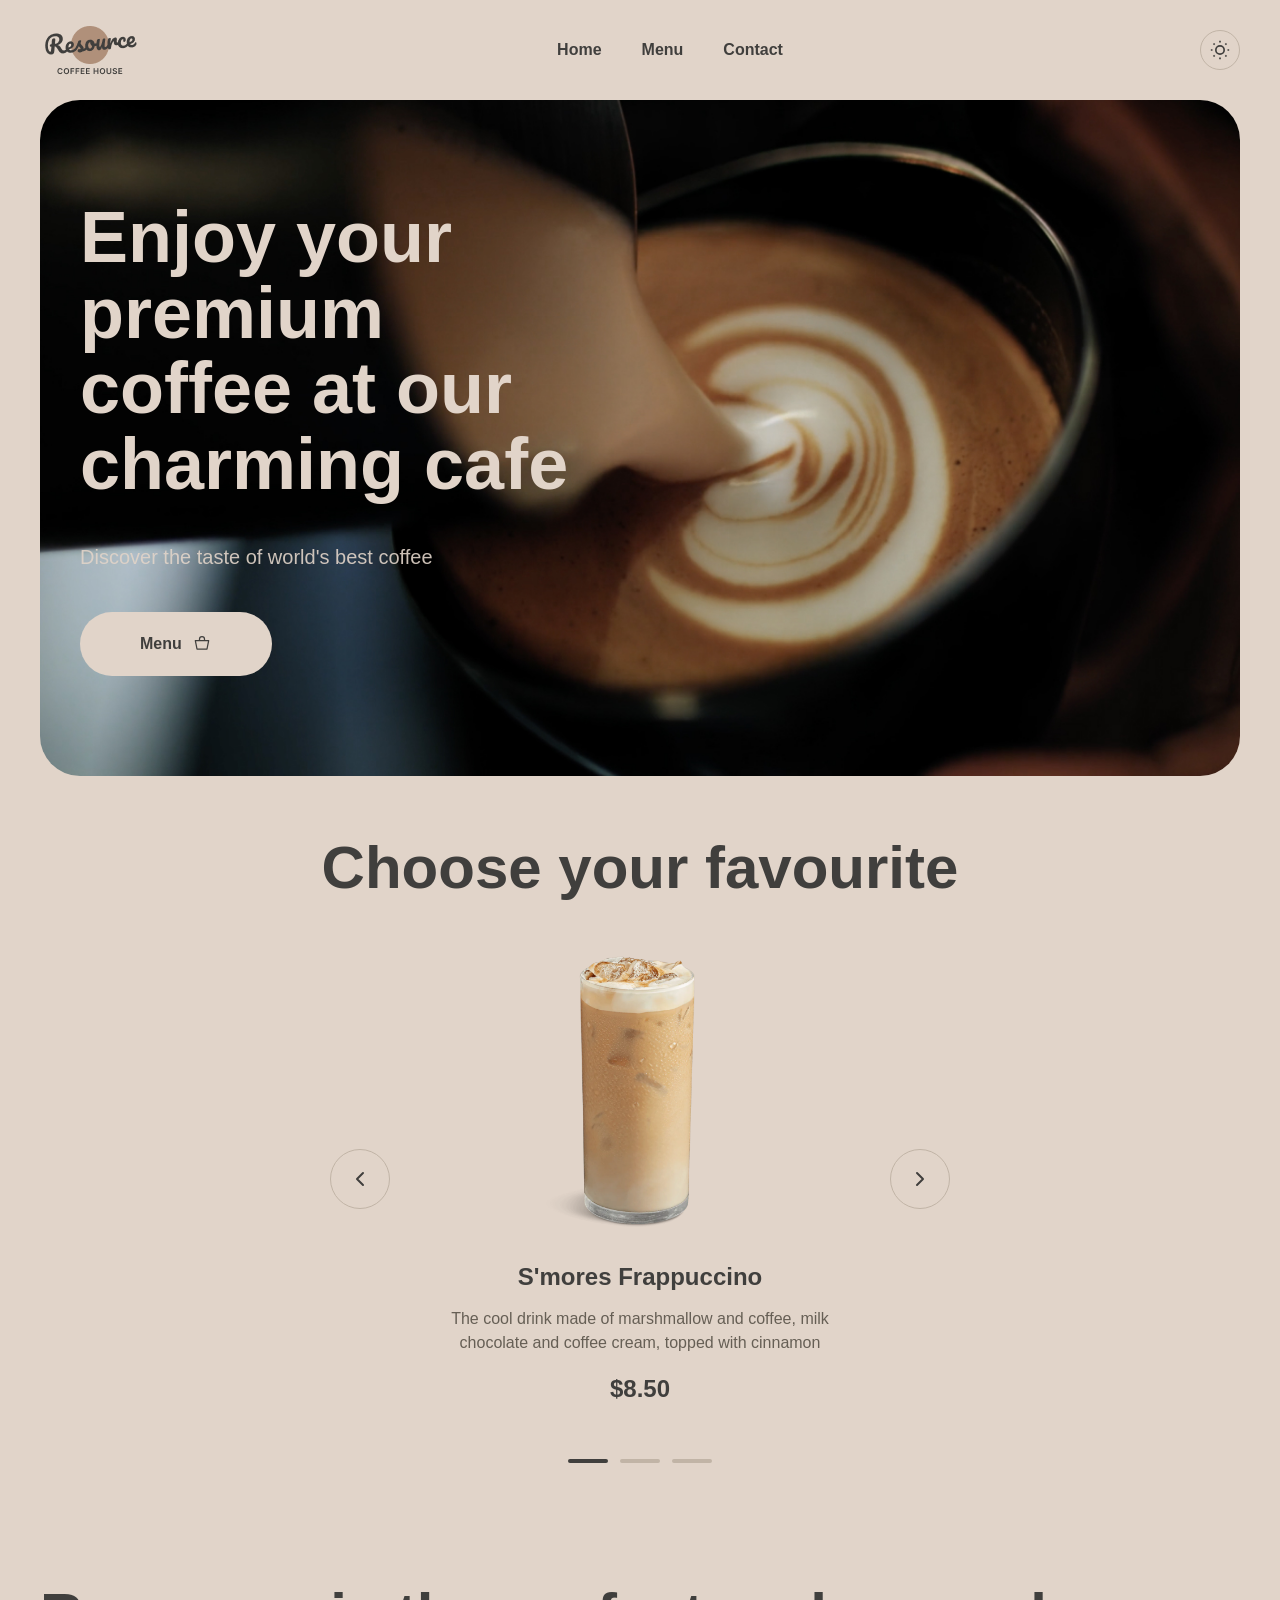
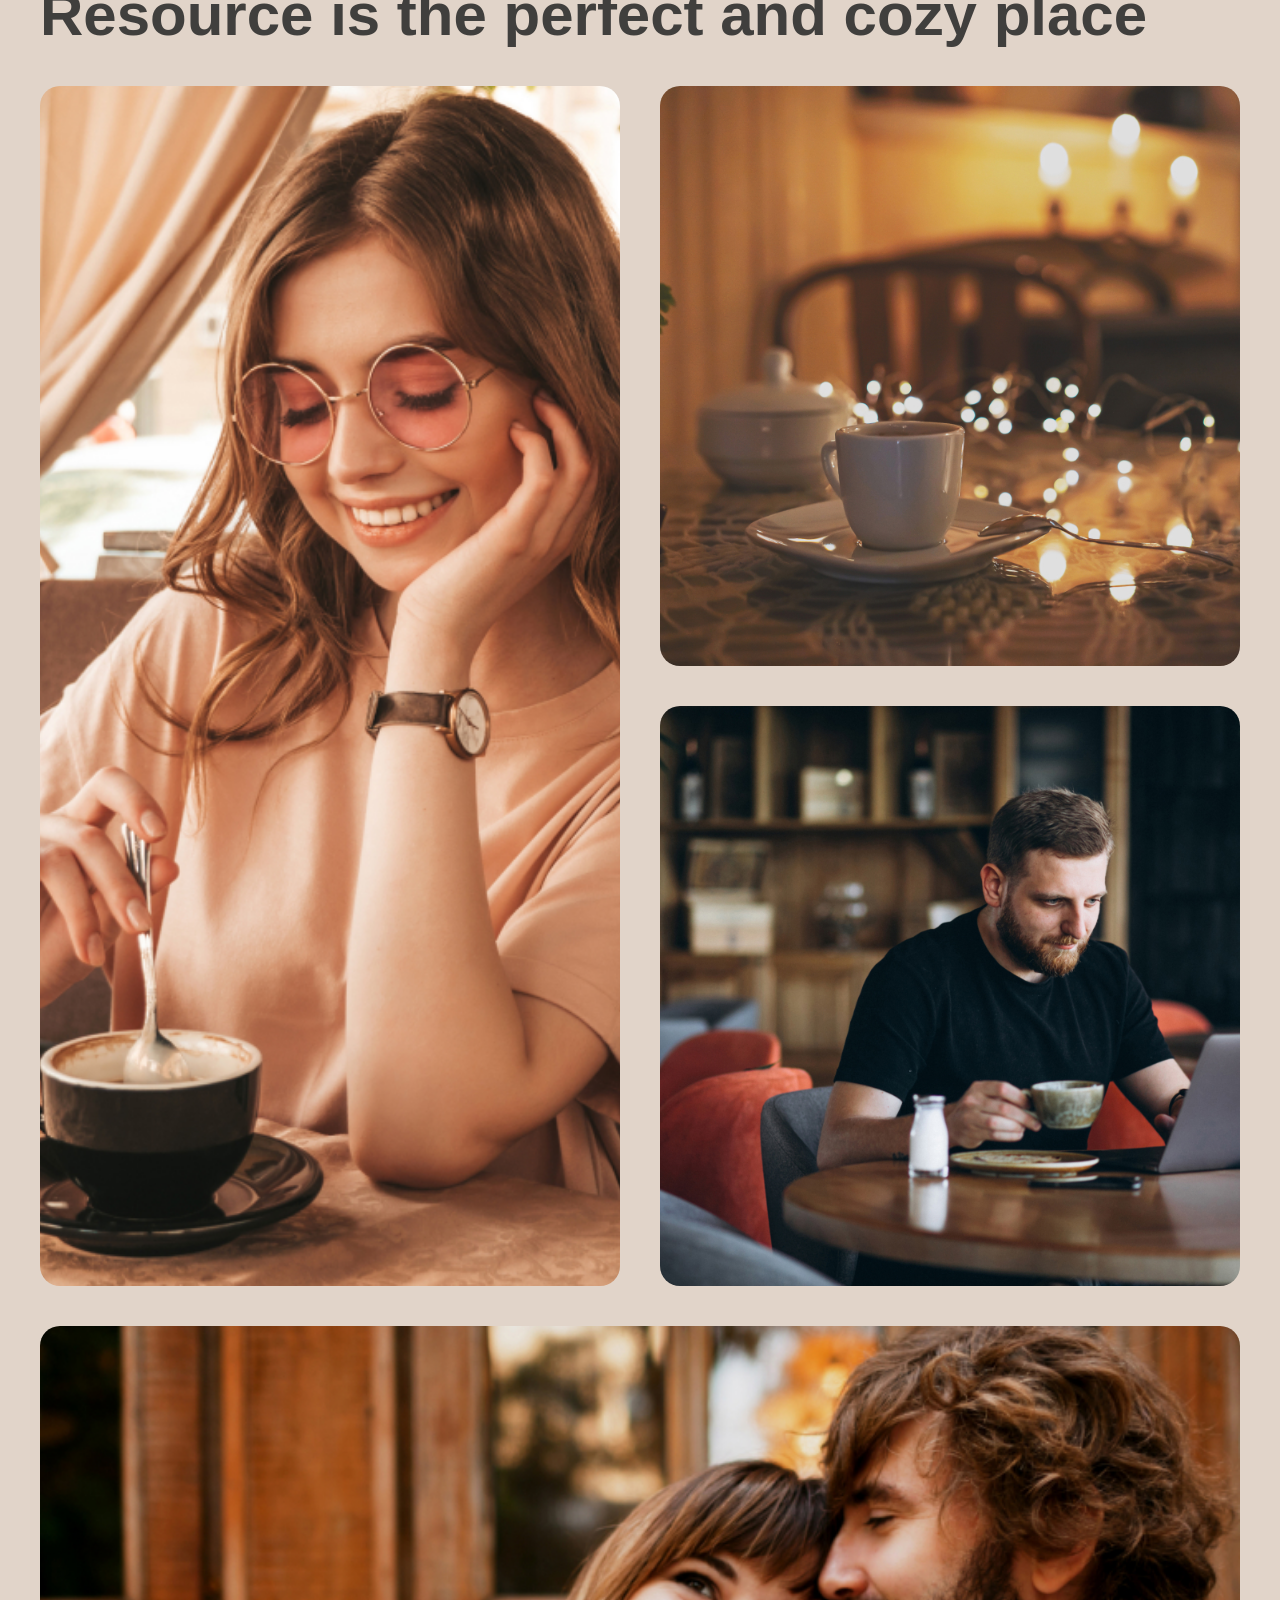
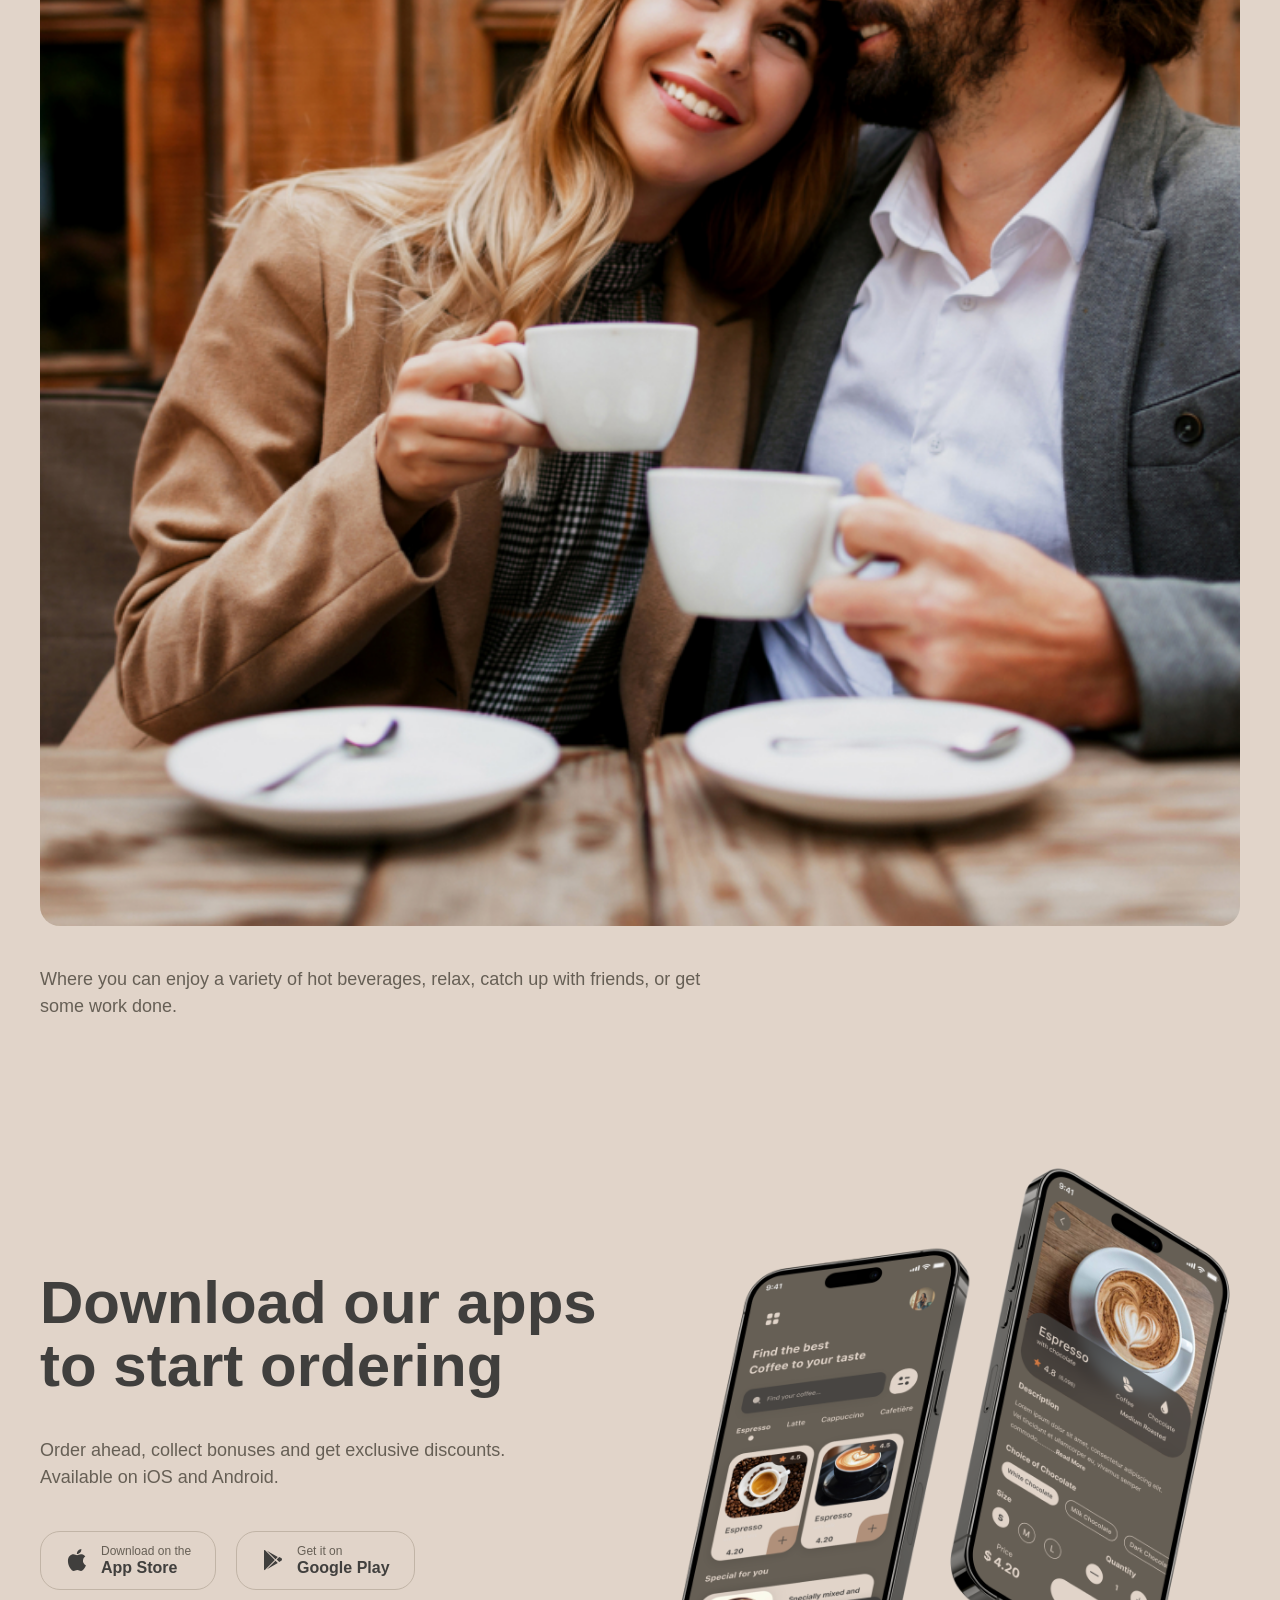
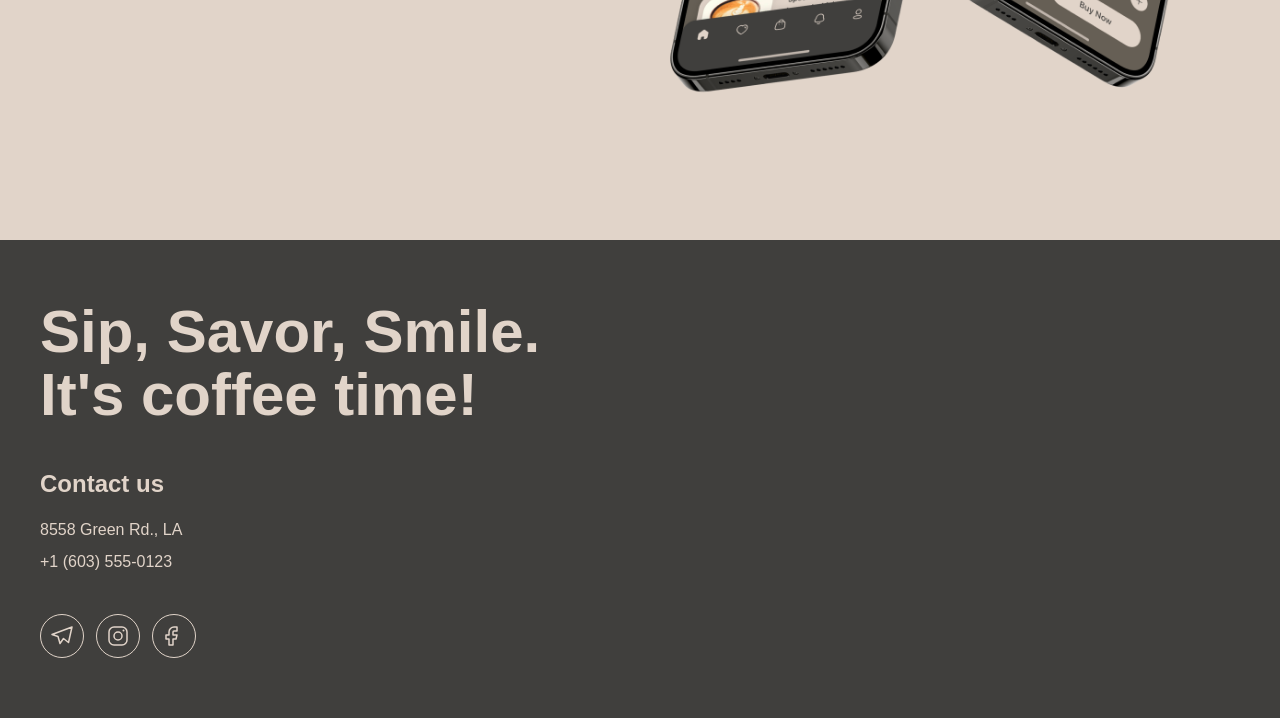
==== index.html @ 2172c71e "feat: add favicon to index page" ====
<!DOCTYPE html>
<html lang="ru">
<head>
  <meta charset="UTF-8">
  <meta name="viewport" content="width=device-width, initial-scale=1.0">
  <title>Coffee House — Главная</title>
  <link rel="icon" type="image/png" href="img/logo.png">
 <link rel="stylesheet" href="css/style.css?v=2">
</head>
<body>
  <div class="wrapper">

    <header class="header">
      <div class="container header__inner">
       <a href="index.html" class="logo" aria-label="Coffee House — на главную">
  <img src="img/logo.png" alt="Coffee House" width="100" height="60">
</a>
<nav class="nav" id="nav" aria-label="Основная навигация">
  <ul class="nav__list">
    <li><a href="index.html" class="nav__link">Home</a></li>
    <li><a href="catalog.html" class="nav__link">Menu</a></li>
    <li><a href="#contacts" class="nav__link">Contact</a></li>
  </ul>
</nav>

<button class="burger" type="button" aria-label="Открыть меню" aria-expanded="false" aria-controls="nav">
  <span class="burger__line"></span>
  <span class="burger__line"></span>
  <span class="burger__line"></span>
</button>

<button class="theme-toggle" type="button" aria-label="Переключить тему">
  <span class="theme-toggle__icon"></span>
</button>
      </div>
    </header>

    <main class="main">

  <section class="hero" id="hero">
  <div class="container">
    <div class="hero__content">
      <h1 class="hero__title">Enjoy your premium coffee at our charming cafe</h1>
      <p class="hero__text">Discover the taste of world's best coffee</p>
      <a href="catalog.html" class="btn btn--light">
        Menu
        <svg class="btn__icon" width="20" height="20" viewBox="0 0 24 24" fill="none" xmlns="http://www.w3.org/2000/svg">
          <path d="M4 8h16l-2 10H6L4 8z" stroke="currentColor" stroke-width="1.5" stroke-linejoin="round"/>
          <path d="M9 8V6a3 3 0 0 1 6 0v2" stroke="currentColor" stroke-width="1.5"/>
        </svg>
      </a>
    </div>
  </div>
</section>

<section class="favourites" id="favourites">
  <div class="container">
    <h2 class="section-title section-title--center">Choose your favourite</h2>

    <div class="slider">
      <button class="slider__arrow slider__arrow--prev" type="button" aria-label="Предыдущий слайд">
        <svg width="24" height="24" viewBox="0 0 24 24" fill="none" xmlns="http://www.w3.org/2000/svg">
          <path d="M15 6l-6 6 6 6" stroke="currentColor" stroke-width="2" stroke-linecap="round" stroke-linejoin="round"/>
        </svg>
      </button>

      <ul class="slider__list">
        <li class="slider__item slider__item--active">
          <img class="slider__img" src="img/coffee-slider-1.png" alt="S'mores Frappuccino" width="300" height="300">
          <h3 class="slider__name">S'mores Frappuccino</h3>
          <p class="slider__desc">The cool drink made of marshmallow and coffee, milk chocolate and coffee cream, topped with cinnamon</p>
          <span class="slider__price">$8.50</span>
        </li>
        <li class="slider__item">
          <img class="slider__img" src="img/coffee-slider-2.png" alt="Caramel Macchiato" width="300" height="300">
          <h3 class="slider__name">Caramel Macchiato</h3>
          <p class="slider__desc">Fragrant and creamy coffee drink with the taste of caramel, topped with caramel sauce and puffed crumbs</p>
          <span class="slider__price">$8.50</span>
        </li>
        <li class="slider__item">
          <img class="slider__img" src="img/coffee-slider-3.png" alt="Ice coffee" width="300" height="300">
          <h3 class="slider__name">Ice coffee</h3>
          <p class="slider__desc">A cool drink made of ice and coffee, ice cream and milk, and with soy milk</p>
          <span class="slider__price">$4.50</span>
        </li>
      </ul>

      <button class="slider__arrow slider__arrow--next" type="button" aria-label="Следующий слайд">
        <svg width="24" height="24" viewBox="0 0 24 24" fill="none" xmlns="http://www.w3.org/2000/svg">
          <path d="M9 6l6 6-6 6" stroke="currentColor" stroke-width="2" stroke-linecap="round" stroke-linejoin="round"/>
        </svg>
      </button>
    </div>

    <div class="slider__dots">
      <button class="slider__dot slider__dot--active" type="button" aria-label="Слайд 1"></button>
      <button class="slider__dot" type="button" aria-label="Слайд 2"></button>
      <button class="slider__dot" type="button" aria-label="Слайд 3"></button>
    </div>
  </div>
</section>

<section class="about" id="about">
  <div class="container">
    <h2 class="section-title">Resource is the perfect and cozy place</h2>
    
    <div class="about__grid">
      <img class="about__photo about__photo--1" src="img/about-1.jpg" alt="Гостья кофейни" width="660" height="590">
      <img class="about__photo about__photo--2" src="img/about-2.jpg" alt="Атмосфера кофейни" width="660" height="430">
      <img class="about__photo about__photo--3" src="img/about-3.jpg" alt="Гость с ноутбуком" width="660" height="430">
      <img class="about__photo about__photo--4" src="img/about-4.jpg" alt="Пара за кофе" width="660" height="590">
    </div>

    <p class="about__text">
      Where you can enjoy a variety of hot beverages, relax, catch up with friends,
      or get some work done.
    </p>
  </div>
</section>
     
     <section class="app" id="app">
  <div class="container app__inner">
    <div class="app__content">
      <h2 class="section-title">Download our apps to start ordering</h2>
      <p class="app__text">
        Order ahead, collect bonuses and get exclusive discounts. Available on iOS and Android.
      </p>

      <div class="app__buttons">
        <a href="#" class="app-btn" aria-label="Скачать в App Store">
          <svg class="app-btn__icon" width="24" height="24" viewBox="0 0 24 24" fill="none" xmlns="http://www.w3.org/2000/svg">
            <path d="M16.365 1.43c0 1.14-.493 2.27-1.177 3.08-.744.9-1.99 1.57-2.987 1.57-.12 0-.23-.02-.3-.03-.01-.06-.04-.22-.04-.39 0-1.15.572-2.27 1.206-2.98.804-.94 2.142-1.64 3.248-1.68.03.13.05.28.05.43zm4.565 15.71c-.03.07-.463 1.58-1.518 3.12-.945 1.34-1.94 2.71-3.43 2.71-1.517 0-1.9-.88-3.63-.88-1.698 0-2.302.91-3.67.91-1.377 0-2.332-1.26-3.428-2.8-1.287-1.82-2.323-4.63-2.323-7.28 0-4.28 2.797-6.55 5.552-6.55 1.448 0 2.675.95 3.6.95.865 0 2.222-1.01 3.902-1.01.613 0 2.886.06 4.374 2.19-.13.09-2.383 1.37-2.383 4.19 0 3.26 2.854 4.42 2.955 4.45z" fill="currentColor"/>
          </svg>
          <span class="app-btn__text">
            <small>Download on the</small>
            <strong>App Store</strong>
          </span>
        </a>

        <a href="#" class="app-btn" aria-label="Скачать в Google Play">
          <svg class="app-btn__icon" width="24" height="24" viewBox="0 0 24 24" fill="none" xmlns="http://www.w3.org/2000/svg">
            <path d="M3.609 1.814L13.792 12 3.61 22.186a1.028 1.028 0 0 1-.61-.94V2.754c0-.41.234-.773.61-.94zM14.5 12.707l2.302 2.302-10.937 6.333 8.635-8.635zM20.196 10.086a1.5 1.5 0 0 1 .804 1.333c0 .564-.296 1.058-.75 1.315l-2.058 1.191-2.488-2.487 2.488-2.488 2.004 1.136zM5.865 2.658l10.938 6.333-2.303 2.302-8.635-8.635z" fill="currentColor"/>
          </svg>
          <span class="app-btn__text">
            <small>Get it on</small>
            <strong>Google Play</strong>
          </span>
        </a>
      </div>
    </div>

    <div class="app__image">
      <img src="img/app-phones.png" alt="Приложение Coffee House на телефонах" width="630" height="630">
    </div>
  </div>
</section>

    </main>

    <footer class="footer" id="contacts">
  <div class="container footer__inner">
    <p class="footer__slogan">Sip, Savor, Smile.<br>It's coffee time!</p>

    <div class="footer__contact">
      <h3 class="footer__title">Contact us</h3>
      <ul class="footer__list">
        <li>
          <a href="https://maps.google.com/?q=8558+Green+Rd,+LA" class="footer__link" target="_blank" rel="noopener">
            8558 Green Rd., LA
          </a>
        </li>
        <li>
          <a href="tel:+16035550123" class="footer__link">
            +1 (603) 555-0123
          </a>
        </li>
      </ul>
    </div>

    <ul class="footer__socials">
      <li>
        <a href="https://t.me/" class="footer__social" aria-label="Telegram" target="_blank" rel="noopener">
          <svg width="24" height="24" viewBox="0 0 24 24" fill="none" xmlns="http://www.w3.org/2000/svg">
            <path d="M22 3L2 10.5l6 2 2 7 3.5-5 5 4L22 3z" stroke="currentColor" stroke-width="1.5" stroke-linejoin="round"/>
          </svg>
        </a>
      </li>
      <li>
        <a href="https://instagram.com/" class="footer__social" aria-label="Instagram" target="_blank" rel="noopener">
          <svg width="24" height="24" viewBox="0 0 24 24" fill="none" xmlns="http://www.w3.org/2000/svg">
            <rect x="3" y="3" width="18" height="18" rx="5" stroke="currentColor" stroke-width="1.5"/>
            <circle cx="12" cy="12" r="4" stroke="currentColor" stroke-width="1.5"/>
            <circle cx="17.5" cy="6.5" r="1" fill="currentColor"/>
          </svg>
        </a>
      </li>
      <li>
        <a href="https://facebook.com/" class="footer__social" aria-label="Facebook" target="_blank" rel="noopener">
          <svg width="24" height="24" viewBox="0 0 24 24" fill="none" xmlns="http://www.w3.org/2000/svg">
            <path d="M15 3h-3a5 5 0 0 0-5 5v3H4v4h3v6h4v-6h3l1-4h-4V8a1 1 0 0 1 1-1h3V3z" stroke="currentColor" stroke-width="1.5" stroke-linejoin="round"/>
          </svg>
        </a>
      </li>
    </ul>
  </div>
</footer>

  </div>
  <script src="js/main.js?v=2"></script>
</body>
</html>
---- css/style.css ----
/* ============================================
   CSS-переменные: светлая тема (по умолчанию)
   ============================================ */
:root {
  /* Цвета */
  --color-bg: #e1d4c9;
  --color-bg-secondary: #f5efe8;
  --color-text: #403f3d;
  --color-text-secondary: #665f55;
  --color-accent: #b0907a;
  --color-border: #c1b4a6;

  /* Шрифты */
  --font-main: 'Inter', Arial, sans-serif;

  /* Отступы */
  --container-width: 1440px;
  --container-padding: 40px;

  /* Скругления */
  --radius-sm: 8px;
  --radius-md: 20px;
  --radius-lg: 40px;

  /* Переходы */
  --transition: 0.3s ease;
}

/* ============================================
   Тёмная тема
   ============================================ */
body.dark-theme {
  --color-bg: #403f3d;
  --color-bg-secondary: #665f55;
  --color-text: #e1d4c9;
  --color-text-secondary: #c1b4a6;
  --color-accent: #b0907a;
  --color-border: #665f55;
}

/* ============================================
   Сброс и базовые стили
   ============================================ */
*,
*::before,
*::after {
  box-sizing: border-box;
  margin: 0;
  padding: 0;
}

html {
  scroll-behavior: smooth;
}

body {
  min-height: 100vh;
  font-family: var(--font-main);
  font-size: 16px;
  line-height: 1.5;
  color: var(--color-text);
  background-color: var(--color-bg);
  transition: background-color var(--transition), color var(--transition);
}

img {
  display: block;
  max-width: 100%;
  height: auto;
}

a {
  color: inherit;
  text-decoration: none;
}

ul,
ol {
  list-style: none;
}

button {
  font-family: inherit;
  cursor: pointer;
  border: none;
  background: none;
  color: inherit;
}

/* ============================================
   Общая обёртка и контейнер
   ============================================ */
.wrapper {
  display: flex;
  flex-direction: column;
  min-height: 100vh;
}

.container {
  width: 100%;
  max-width: var(--container-width);
  margin: 0 auto;
  padding: 0 var(--container-padding);
}

.main {
  flex: 1;
}

/* ============================================
   Header
   ============================================ */
.header {
  padding: 20px 0;
}

.header__inner {
  display: flex;
  align-items: center;
  justify-content: space-between;
  gap: 40px;
}

.logo img {
  width: 100px;
  height: auto;
}

.nav__list {
  display: flex;
  gap: 40px;
}

.nav__link {
  position: relative;
  padding: 4px 0;
  font-weight: 600;
  transition: color var(--transition);
}

.nav__link:hover,
.nav__link--active {
  color: var(--color-accent);
}

/* Кнопка переключения темы */
.theme-toggle {
  width: 40px;
  height: 40px;
  border-radius: 50%;
  border: 1px solid var(--color-border);
  transition: background-color var(--transition);
}

.theme-toggle:hover {
  background-color: var(--color-bg-secondary);
}

.theme-toggle__icon {
  display: block;
  width: 100%;
  height: 100%;
  background-image: url("data:image/svg+xml;utf8,<svg xmlns='http://www.w3.org/2000/svg' viewBox='0 0 24 24' fill='none' stroke='%23403f3d' stroke-width='2'><circle cx='12' cy='12' r='5'/><path d='M12 1v2M12 21v2M4.2 4.2l1.4 1.4M18.4 18.4l1.4 1.4M1 12h2M21 12h2M4.2 19.8l1.4-1.4M18.4 5.6l1.4-1.4'/></svg>");
  background-repeat: no-repeat;
  background-position: center;
  background-size: 20px;
}

body.dark-theme .theme-toggle__icon {
  background-image: url("data:image/svg+xml;utf8,<svg xmlns='http://www.w3.org/2000/svg' viewBox='0 0 24 24' fill='none' stroke='%23e1d4c9' stroke-width='2'><path d='M21 12.8A9 9 0 1 1 11.2 3a7 7 0 0 0 9.8 9.8z'/></svg>");
}

/* ============================================
   Секции
   ============================================ */
section {
  padding: 60px 0;
}

.section-title {
  margin-bottom: 40px;
  font-size: 60px;
  font-weight: 600;
  line-height: 1.05;
}

.section-title--center {
  text-align: center;
}

.hero {
  padding: 100px 0;
  min-height: 640px;
  display: flex;
  align-items: center;
  background-color: var(--color-text);
  background-image: url("../img/hero-bg.jpg");
  background-size: cover;
  background-position: center;
  background-repeat: no-repeat;
  border-radius: var(--radius-lg);
  margin: 0 40px;
  color: #e1d4c9;
}

.hero__title {
  max-width: 530px;
  margin-bottom: 40px;
  font-size: 72px;
  font-weight: 600;
  line-height: 1.05;
}

.hero__text {
  max-width: 500px;
  margin-bottom: 40px;
  font-size: 20px;
  color: #e1d4c9;
  opacity: 0.9;
}

/* Кнопка */
.btn {
  display: inline-flex;
  align-items: center;
  justify-content: center;
  gap: 10px;
  padding: 20px 60px;
  font-weight: 600;
  color: var(--color-bg);
  background-color: var(--color-text);
  border-radius: var(--radius-lg);
  transition: background-color var(--transition), transform var(--transition);
}

.btn--light {
  color: var(--color-text);
  background-color: var(--color-bg);
}

.btn__icon {
  display: inline-block;
  flex-shrink: 0;
}

.btn:hover {
  transform: scale(1.05);
}

/* ============================================
   Табы (каталог)
   ============================================ */
.tabs {
  margin-bottom: 40px;
}

.tabs__list {
  display: flex;
  gap: 16px;
  flex-wrap: wrap;
}

.tabs__btn {
  display: inline-flex;
  align-items: center;
  gap: 8px;
  padding: 8px 16px;
  font-weight: 600;
  border: 1px solid var(--color-border);
  border-radius: 100px;
  transition: all var(--transition);
}

.tabs__icon {
  flex-shrink: 0;
}
.tabs__btn:hover,
.tabs__btn--active {
  color: var(--color-bg);
  background-color: var(--color-text);
}

/* ============================================
   Footer
   ============================================ */
.footer {
  padding: 60px 0;
  margin-top: 60px;
  background-color: #403f3d;
  color: #e1d4c9;
}

.footer__inner {
  display: flex;
  flex-direction: column;
  gap: 40px;
}

.footer__slogan {
  font-size: 60px;
  font-weight: 600;
  line-height: 1.05;
}

.footer__contact {
  display: flex;
  flex-direction: column;
  gap: 16px;
}

.footer__title {
  font-size: 24px;
  font-weight: 600;
}

.footer__list {
  display: flex;
  flex-direction: column;
  gap: 8px;
}

.footer__link {
  font-weight: 400;
  transition: color var(--transition);
}

.footer__link:hover {
  color: var(--color-accent);
}

.footer__socials {
  display: flex;
  gap: 12px;
}

.footer__social {
  display: inline-flex;
  align-items: center;
  justify-content: center;
  width: 44px;
  height: 44px;
  border: 1px solid var(--color-bg);
  border-radius: 50%;
  color: var(--color-bg);
  transition: background-color var(--transition), color var(--transition);
}

.footer__social:hover {
  background-color: var(--color-bg);
  color: var(--color-text);
}

/* ============================================
   Hero — раскладка
   ============================================ */
.hero__content {
  max-width: 530px;
}

/* ============================================
   About
   ============================================ */
.about__grid {
  display: grid;
  grid-template-columns: 1fr 1fr;
  grid-template-rows: repeat(3, auto);
  gap: 40px;
  margin-bottom: 40px;
}

.about__photo {
  width: 100%;
  height: 100%;
  object-fit: cover;
  border-radius: var(--radius-md);
}

.about__photo--1 {
  grid-column: 1;
  grid-row: 1 / 3;
}

.about__photo--2 {
  grid-column: 2;
  grid-row: 1;
}

.about__photo--3 {
  grid-column: 2;
  grid-row: 2;
}

.about__photo--4 {
  grid-column: 1 / 3;
  grid-row: 3;
}

.about__text {
  max-width: 700px;
  font-size: 18px;
  color: var(--color-text-secondary);
}

/* ============================================
   App
   ============================================ */
.app__inner {
  display: flex;
  align-items: center;
  gap: 40px;
}

.app__content {
  flex: 1;
}

.app__text {
  max-width: 500px;
  margin-bottom: 40px;
  font-size: 18px;
  color: var(--color-text-secondary);
}

.app__image {
  flex: 1;
  text-align: right;
}

.app__image img {
  width: 100%;
  max-width: 630px;
  height: auto;
}

.app__buttons {
  display: flex;
  gap: 20px;
  flex-wrap: wrap;
}

.app-btn {
  display: inline-flex;
  align-items: center;
  gap: 12px;
  padding: 12px 24px;
  border: 1px solid var(--color-border);
  border-radius: var(--radius-md);
  transition: background-color var(--transition);
}

.app-btn:hover {
  background-color: var(--color-bg-secondary);
}

.app-btn__icon {
  flex-shrink: 0;
}

.app-btn__text {
  display: flex;
  flex-direction: column;
  line-height: 1.2;
}

.app-btn__text small {
  font-size: 12px;
  color: var(--color-text-secondary);
}

.app-btn__text strong {
  font-size: 16px;
  font-weight: 600;
}

/* ============================================
   Слайдер на главной
   ============================================ */
.slider {
  display: flex;
  align-items: center;
  gap: 40px;
  max-width: 620px;
  margin: 0 auto;
}

.slider__list {
  flex: 1;
  position: relative;
  min-height: 480px;
}

.slider__item {
  position: absolute;
  inset: 0;
  display: flex;
  flex-direction: column;
  align-items: center;
  justify-content: flex-start;
  text-align: center;
  opacity: 0;
  visibility: hidden;
  transition: opacity 0.3s ease, visibility 0.3s ease;
}

.slider__item--active {
  opacity: 1;
  visibility: visible;
  position: relative;
}

.slider__img {
  margin: 0 auto 20px;
  max-width: 300px;
  height: auto;
}

.slider__name {
  margin: 0 0 12px;
  font-size: 24px;
  font-weight: 600;
}

.slider__desc {
  margin: 0 0 16px;
  color: var(--color-text-secondary);
}

.slider__price {
  display: block;
  font-size: 24px;
  font-weight: 600;
}

.slider__arrow {
  width: 60px;
  height: 60px;
  flex-shrink: 0;
  display: flex;
  align-items: center;
  justify-content: center;
  border: 1px solid var(--color-border);
  border-radius: 50%;
  color: var(--color-text);
  transition: background-color var(--transition), color var(--transition);
}

.slider__arrow:hover {
  background-color: var(--color-text);
  color: var(--color-bg);
}

.slider__dots {
  display: flex;
  justify-content: center;
  gap: 12px;
  margin-top: 40px;
}

.slider__dot {
  width: 40px;
  height: 4px;
  border-radius: 2px;
  background-color: var(--color-border);
  transition: background-color var(--transition);
}

.slider__dot--active {
  background-color: var(--color-text);
}

/* ============================================
   Карточки каталога
   ============================================ */
.cards {
  display: grid;
  grid-template-columns: repeat(auto-fill, minmax(280px, 1fr));
  gap: 40px;
  margin-top: 40px;
}

.card {
  display: flex;
  flex-direction: column;
  text-align: left;
  border: 1px solid var(--color-border);
  border-radius: var(--radius-md);
  overflow: hidden;
  transition: transform var(--transition);
}

.card:hover {
  transform: translateY(-4px);
}

.card__img {
  width: 100%;
  height: 300px;
  object-fit: cover;
}

.card__name {
  margin: 20px 20px 12px;
  font-size: 24px;
}

.card__desc {
  margin: 0 20px 12px;
  font-size: 14px;
  color: var(--color-text-secondary);
  flex-grow: 1;
}

.card__price {
  margin: 0 20px 20px;
  font-size: 20px;
  font-weight: 600;
  color: var(--color-text);
}
.card[hidden] {
  display: none;
}

/* ============================================
   Модальное окно
   ============================================ */
.modal {
  position: fixed;
  inset: 0;
  z-index: 100;
  display: flex;
  align-items: flex-start;
  justify-content: center;
  padding: 20px;
  overflow-y: auto;
  opacity: 0;
  visibility: hidden;
  transition: opacity var(--transition), visibility var(--transition);
}

.modal.is-open {
  opacity: 1;
  visibility: visible;
}

.modal__overlay {
  position: absolute;
  inset: 0;
  background-color: rgba(0, 0, 0, 0.5);
}

.modal__content {
  position: relative;
  z-index: 1;
  width: 100%;
  max-width: 400px;
  margin: auto;
  padding: 30px;
  text-align: center;
  background-color: var(--color-bg);
  color: var(--color-text);
  border-radius: var(--radius-lg);
  transform: translateY(20px);
  transition: transform var(--transition);
}

.modal.is-open .modal__content {
  transform: translateY(0);
}

.modal__close {
  position: absolute;
  top: 12px;
  right: 12px;
  width: 32px;
  height: 32px;
  font-size: 20px;
  line-height: 1;
  border-radius: 50%;
  background-color: var(--color-bg-secondary);
  transition: background-color var(--transition);
}

.modal__close:hover {
  background-color: var(--color-border);
}

.modal__image {
  margin: 0 auto 20px;
  border-radius: var(--radius-md);
}

.modal__title {
  margin-bottom: 12px;
  font-size: 28px;
}

.modal__desc {
  margin-bottom: 12px;
  color: var(--color-text-secondary);
}

.modal__price {
  display: block;
  margin-top: 20px;
  font-size: 24px;
  font-weight: 600;
  color: var(--color-accent);
}

.modal__field {
  margin-bottom: 16px;
  text-align: left;
}

.modal__field-title {
  margin-bottom: 8px;
  font-size: 16px;
  font-weight: 600;
}

.modal__options,
.modal__addons {
  display: flex;
  flex-wrap: wrap;
  gap: 8px;
}

.modal__option,
.modal__addon {
  display: inline-flex;
  align-items: center;
  gap: 6px;
  padding: 8px 12px;
  font-size: 14px;
  border: 1px solid var(--color-border);
  border-radius: 100px;
  cursor: pointer;
  transition: background-color var(--transition), border-color var(--transition);
}

.modal__option:hover,
.modal__addon:hover {
  background-color: var(--color-bg-secondary);
}

.modal__option:has(input:checked),
.modal__addon:has(input:checked) {
  background-color: var(--color-text);
  color: var(--color-bg);
  border-color: var(--color-text);
}

.modal__option input,
.modal__addon input {
  margin: 0;
}

/* ============================================
   Бургер-меню
   ============================================ */
.burger {
  display: none;
  flex-direction: column;
  justify-content: space-between;
  width: 40px;
  height: 40px;
  padding: 10px 8px;
  border-radius: 50%;
  border: 1px solid var(--color-border);
  transition: background-color var(--transition);
}

.burger:hover {
  background-color: var(--color-bg-secondary);
}

.burger__line {
  display: block;
  width: 100%;
  height: 2px;
  background-color: var(--color-text);
  border-radius: 2px;
  transition: transform var(--transition), opacity var(--transition);
}

.burger.is-open .burger__line:nth-child(1) {
  transform: translateY(9px) rotate(45deg);
}

.burger.is-open .burger__line:nth-child(2) {
  opacity: 0;
}

.burger.is-open .burger__line:nth-child(3) {
  transform: translateY(-9px) rotate(-45deg);
}
/* ============================================
   Адаптивность
   ============================================ */
@media (max-width: 768px) {
  :root {
    --container-padding: 20px;
  }

  .section-title {
    font-size: 40px;
  }

  .hero__title {
    font-size: 48px;
  }

  .hero {
    margin: 0 20px;
    min-height: 500px;
    padding: 60px 0;
  }

  .footer__slogan {
    font-size: 40px;
  }

  .header__inner {
    position: relative;
  }

  .burger {
    display: flex;
    order: 2;
  }

  .nav {
    position: absolute;
    top: 100%;
    left: 0;
    width: 100%;
    background-color: var(--color-bg);
    padding: 20px var(--container-padding);
    transform: translateY(-10px);
    opacity: 0;
    visibility: hidden;
    transition: transform var(--transition), opacity var(--transition), visibility var(--transition);
    z-index: 10;
  }

  .nav.is-open {
    transform: translateY(0);
    opacity: 1;
    visibility: visible;
  }

  .nav__list {
    flex-direction: column;
    gap: 20px;
  }

  .app__inner {
    flex-direction: column;
    text-align: center;
  }

  .app__buttons {
    justify-content: center;
  }

  .app__image {
    text-align: center;
  }
     .slider {
    gap: 20px;
  }

  .slider__list {
    min-height: 420px;
  }

  .slider__img {
    max-width: 220px;
  }

  .slider__name {
    font-size: 20px;
  }

  .slider__desc {
    font-size: 14px;
  }

    .slider__arrow {
    width: 44px;
    height: 44px;
  }

  .about__grid {
    grid-template-columns: 1fr;
    grid-template-rows: auto;
  }

    .about__photo--1,
  .about__photo--2,
  .about__photo--3,
  .about__photo--4 {
    grid-column: 1;
    grid-row: auto;
    height: 300px;
  }
}
@media (max-width: 480px) {
  .section-title {
    font-size: 32px;
  }

  .hero__title {
    font-size: 36px;
  }

  .hero__text {
    font-size: 16px;
  }

  .footer__slogan {
    font-size: 32px;
  }

  .header__inner {
    gap: 20px;
  }

  .nav__list {
    gap: 12px;
    font-size: 14px;
  }
}
/* Логотип в тёмной теме — светлый */
body.dark-theme .logo img {
  filter: brightness(0) invert(1);
}
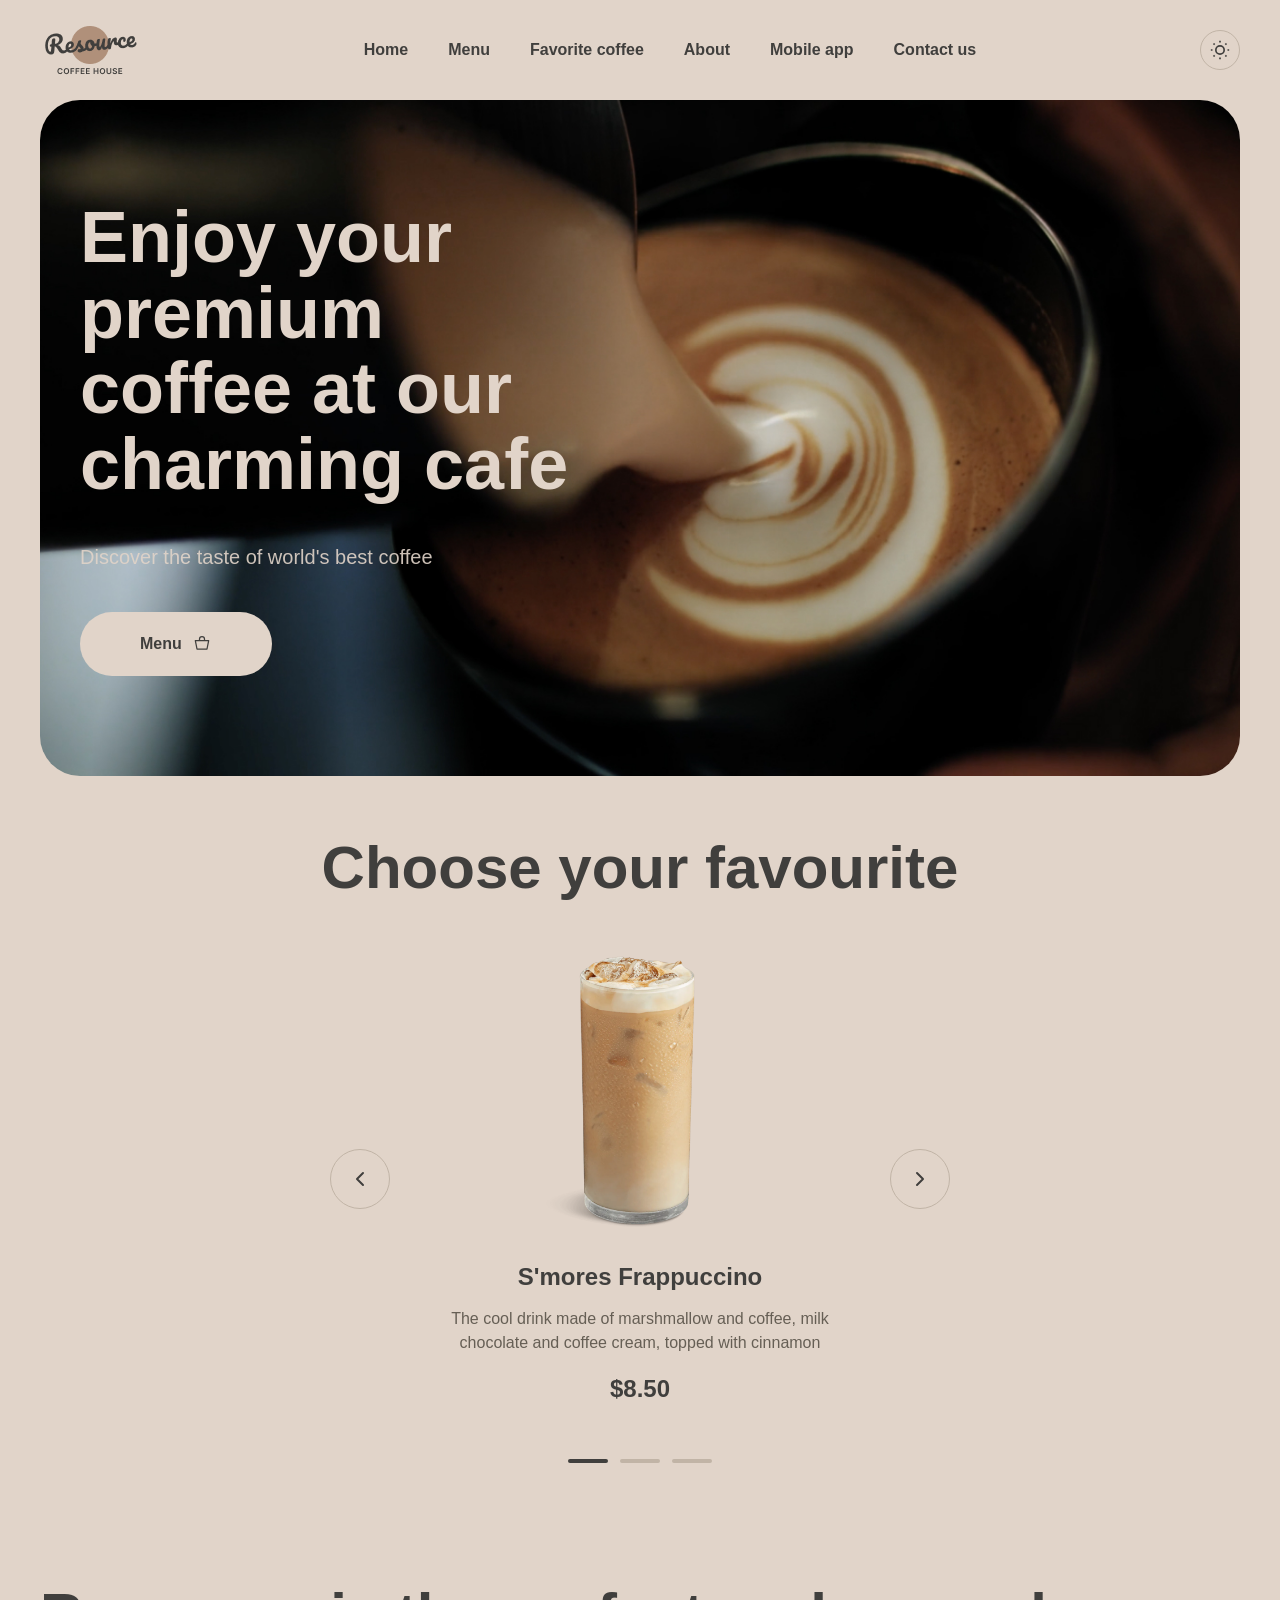
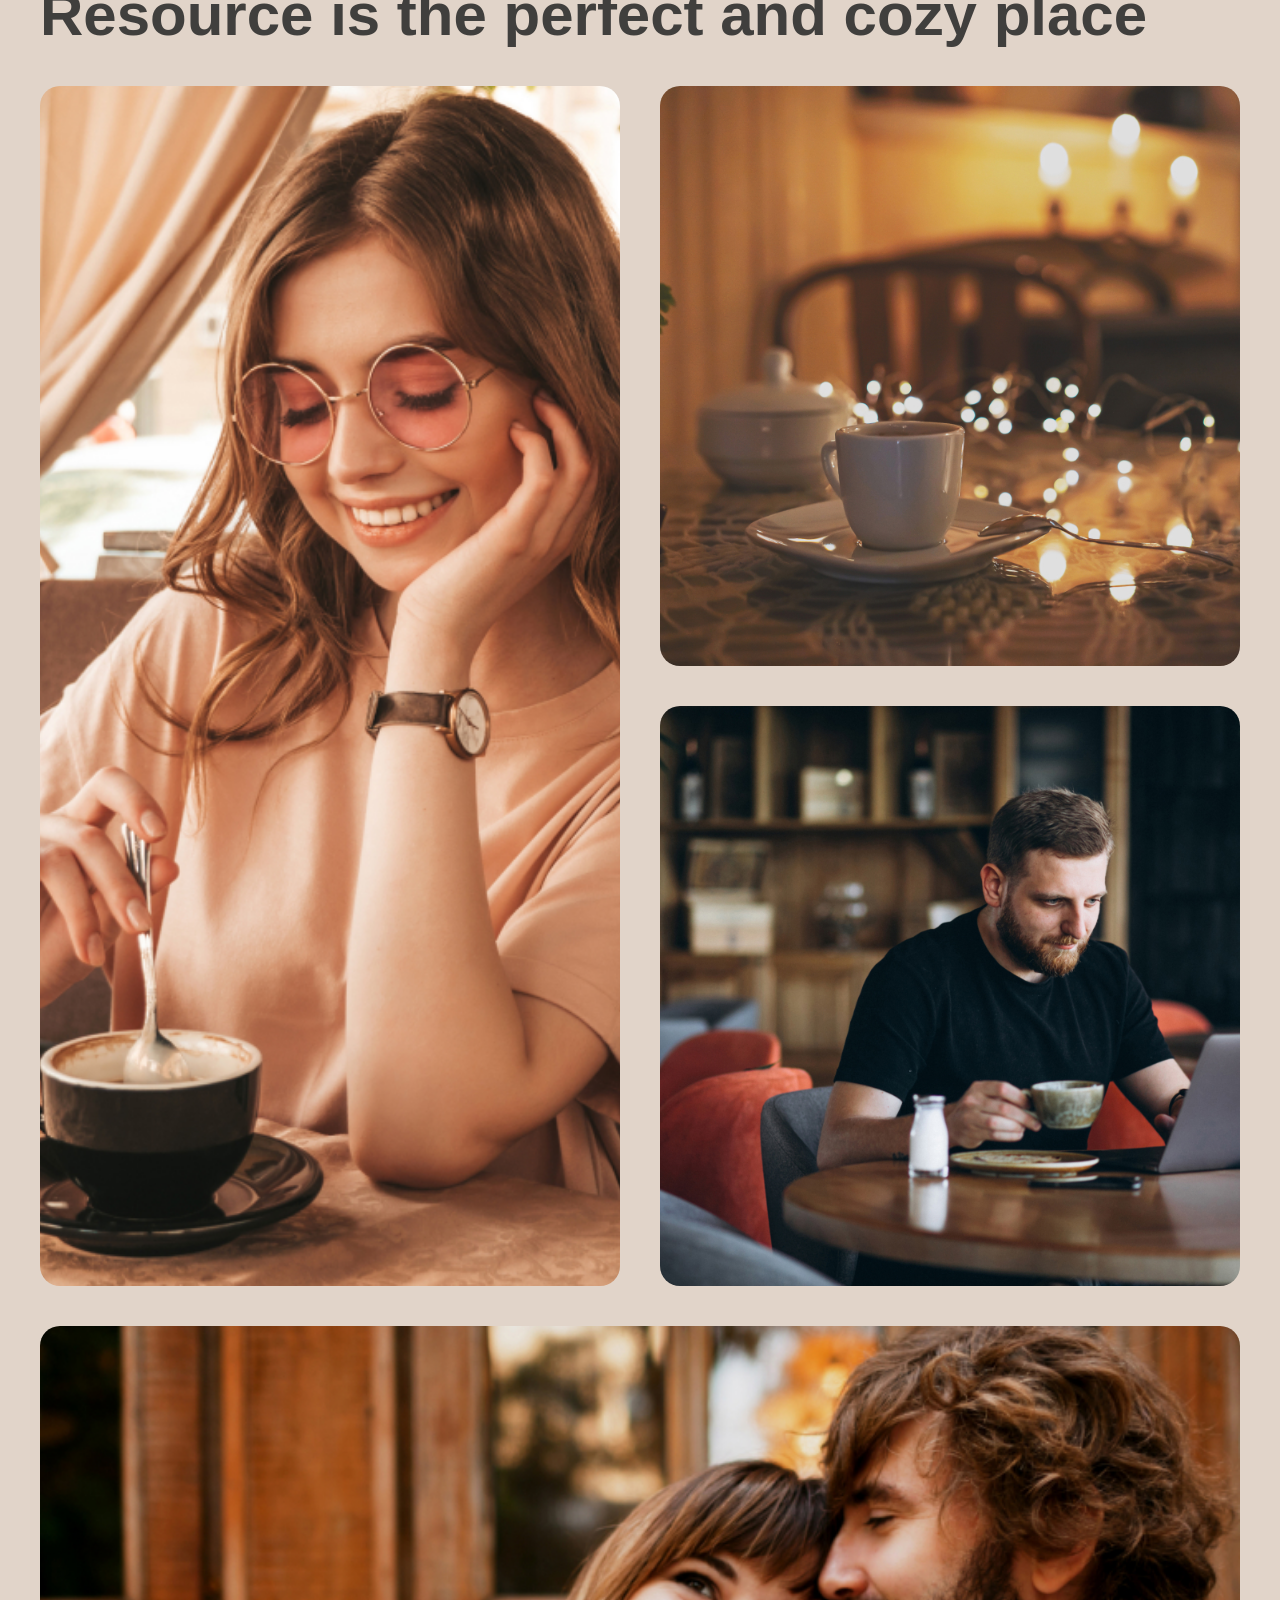
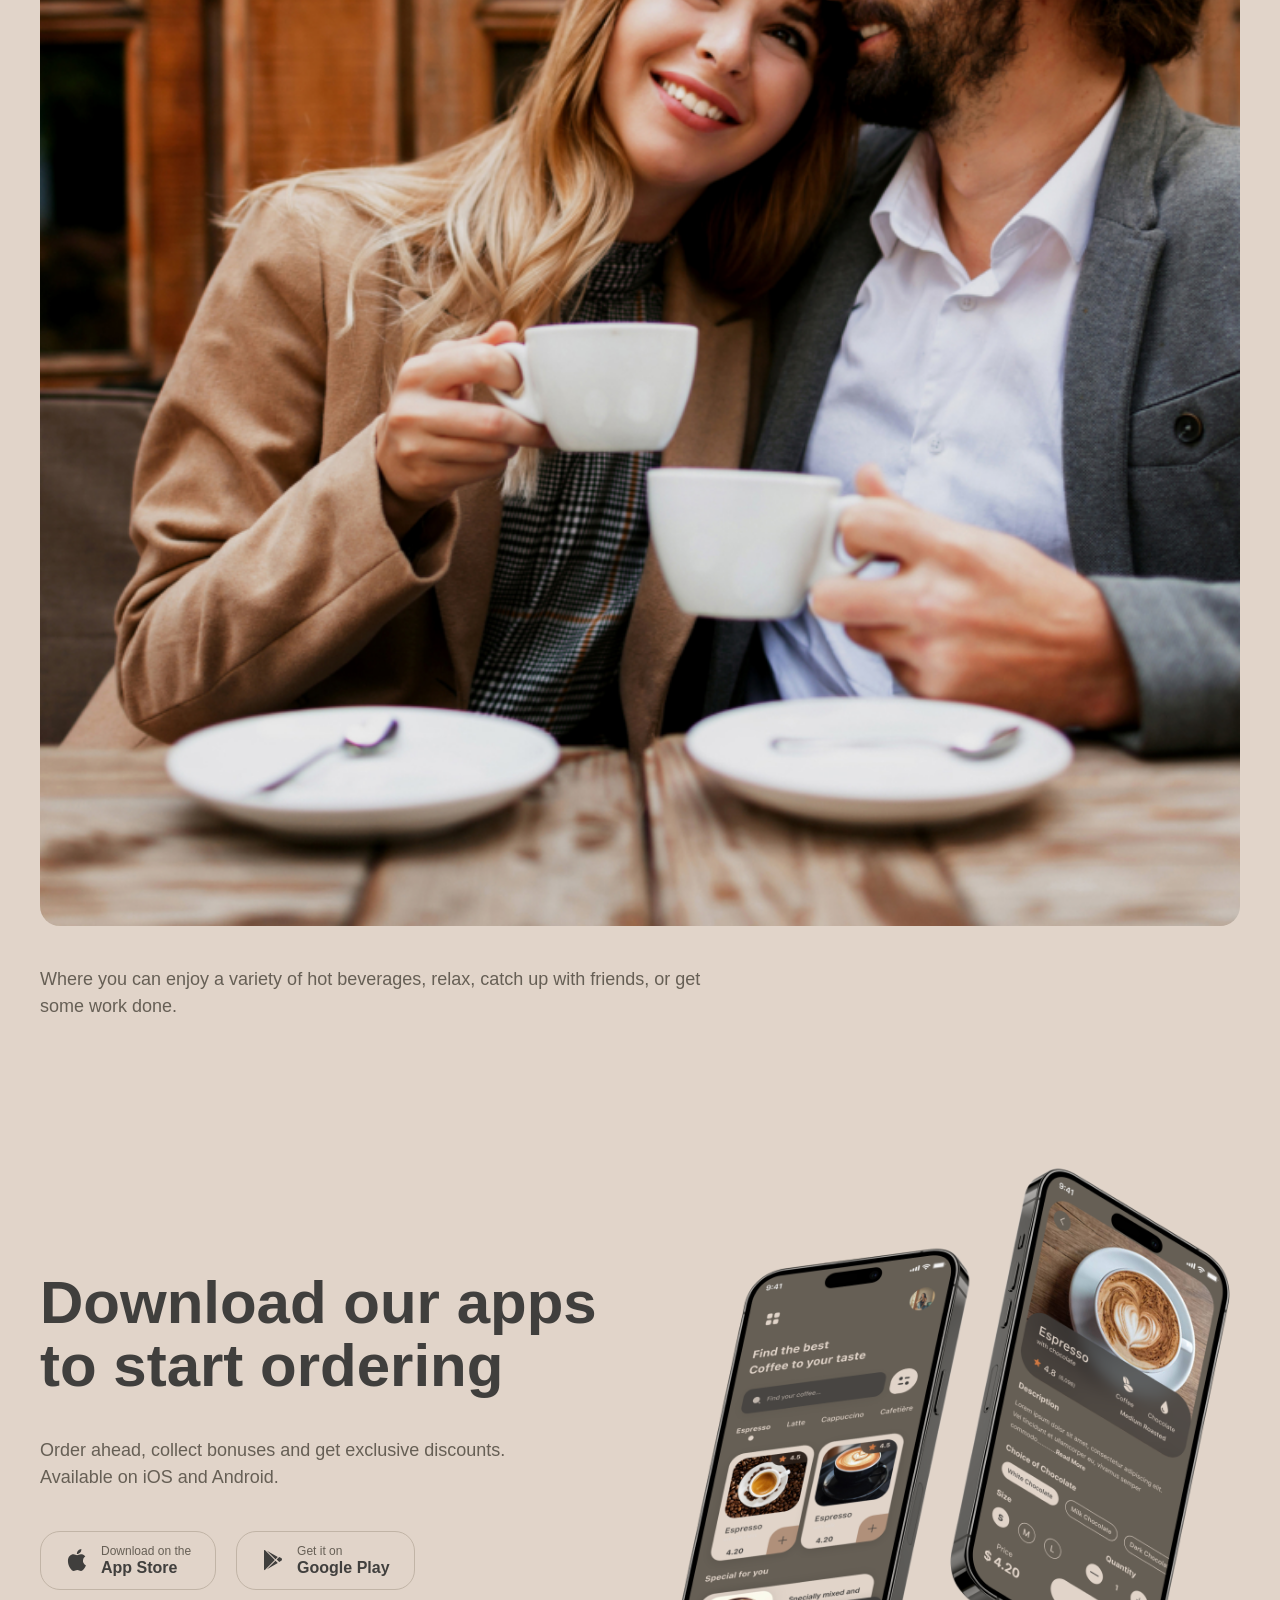
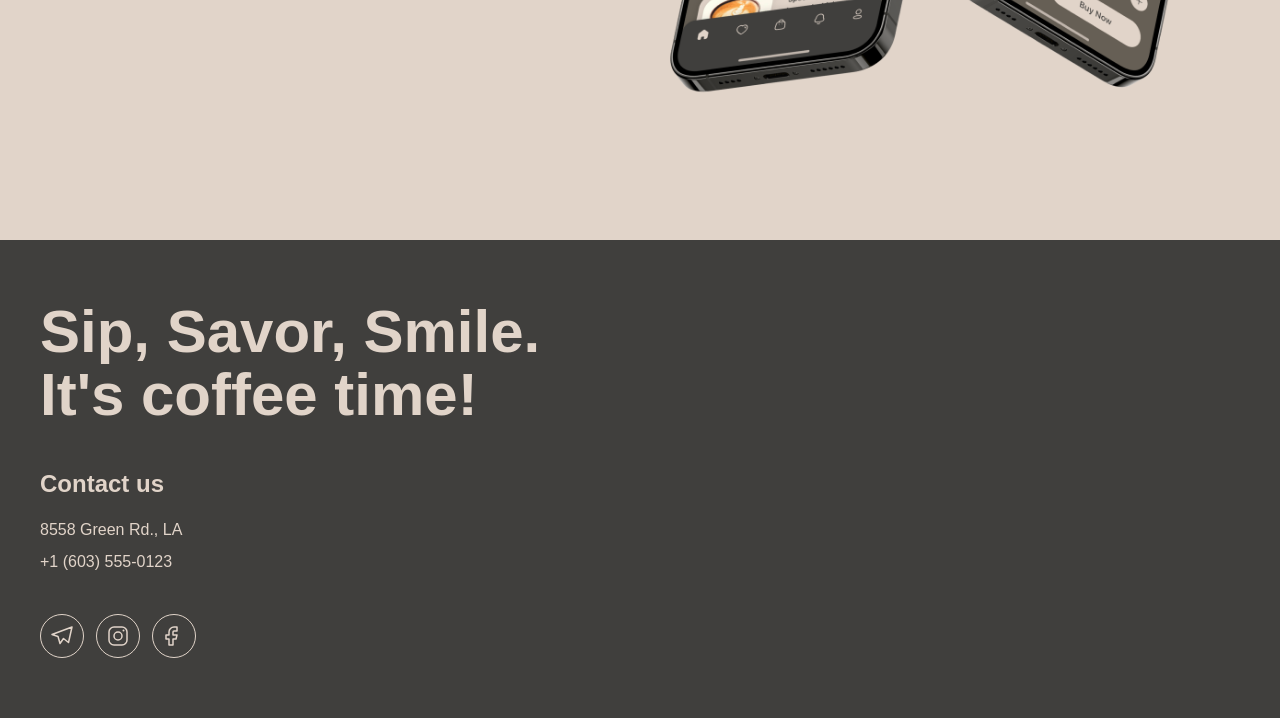
==== commit 58d9c5ce: "feat: add anchor links to all main sections in nav" ====
--- a/index.html
+++ b/index.html
@@ -5,7 +5,7 @@
   <meta name="viewport" content="width=device-width, initial-scale=1.0">
   <title>Coffee House — Главная</title>
   <link rel="icon" type="image/png" href="img/logo.png">
- <link rel="stylesheet" href="css/style.css?v=2">
+ <link rel="stylesheet" href="css/style.css?v=3">
 </head>
 <body>
   <div class="wrapper">
@@ -19,7 +19,10 @@
   <ul class="nav__list">
     <li><a href="index.html" class="nav__link">Home</a></li>
     <li><a href="catalog.html" class="nav__link">Menu</a></li>
-    <li><a href="#contacts" class="nav__link">Contact</a></li>
+    <li><a href="#favourites" class="nav__link">Favorite coffee</a></li>
+    <li><a href="#about" class="nav__link">About</a></li>
+    <li><a href="#app" class="nav__link">Mobile app</a></li>
+    <li><a href="#contacts" class="nav__link">Contact us</a></li>
   </ul>
 </nav>
 
@@ -206,6 +209,6 @@
 </footer>
 
   </div>
-  <script src="js/main.js?v=2"></script>
+ <script src="js/main.js?v=3"></script>
 </body>
 </html>
--- a/css/style.css
+++ b/css/style.css
@@ -618,6 +618,23 @@
 }
 .card[hidden] {
   display: none;
+}
+/* Кнопка Show more */
+.show-more {
+  display: none;
+  margin: 40px auto 0;
+  padding: 20px 60px;
+  font-weight: 600;
+  color: var(--color-text);
+  border: 1px solid var(--color-text);
+  border-radius: var(--radius-lg);
+  transition: background-color var(--transition), color var(--transition), transform var(--transition);
+}
+
+.show-more:hover {
+  background-color: var(--color-text);
+  color: var(--color-bg);
+  transform: scale(1.05);
 }
 
 /* ============================================
@@ -904,6 +921,15 @@
     grid-row: auto;
     height: 300px;
   }
+     .show-more {
+    display: block;
+    padding: 15px 40px;
+    font-size: 14px;
+  }
+
+  .show-more[hidden] {
+    display: none;
+  }
 }
 @media (max-width: 480px) {
   .section-title {
@@ -935,3 +961,9 @@
 body.dark-theme .logo img {
   filter: brightness(0) invert(1);
 }
+/* Блокировка прокрутки при открытом бургере */
+body.menu-open,
+html.menu-open {
+  overflow: hidden;
+  height: 100%;
+}
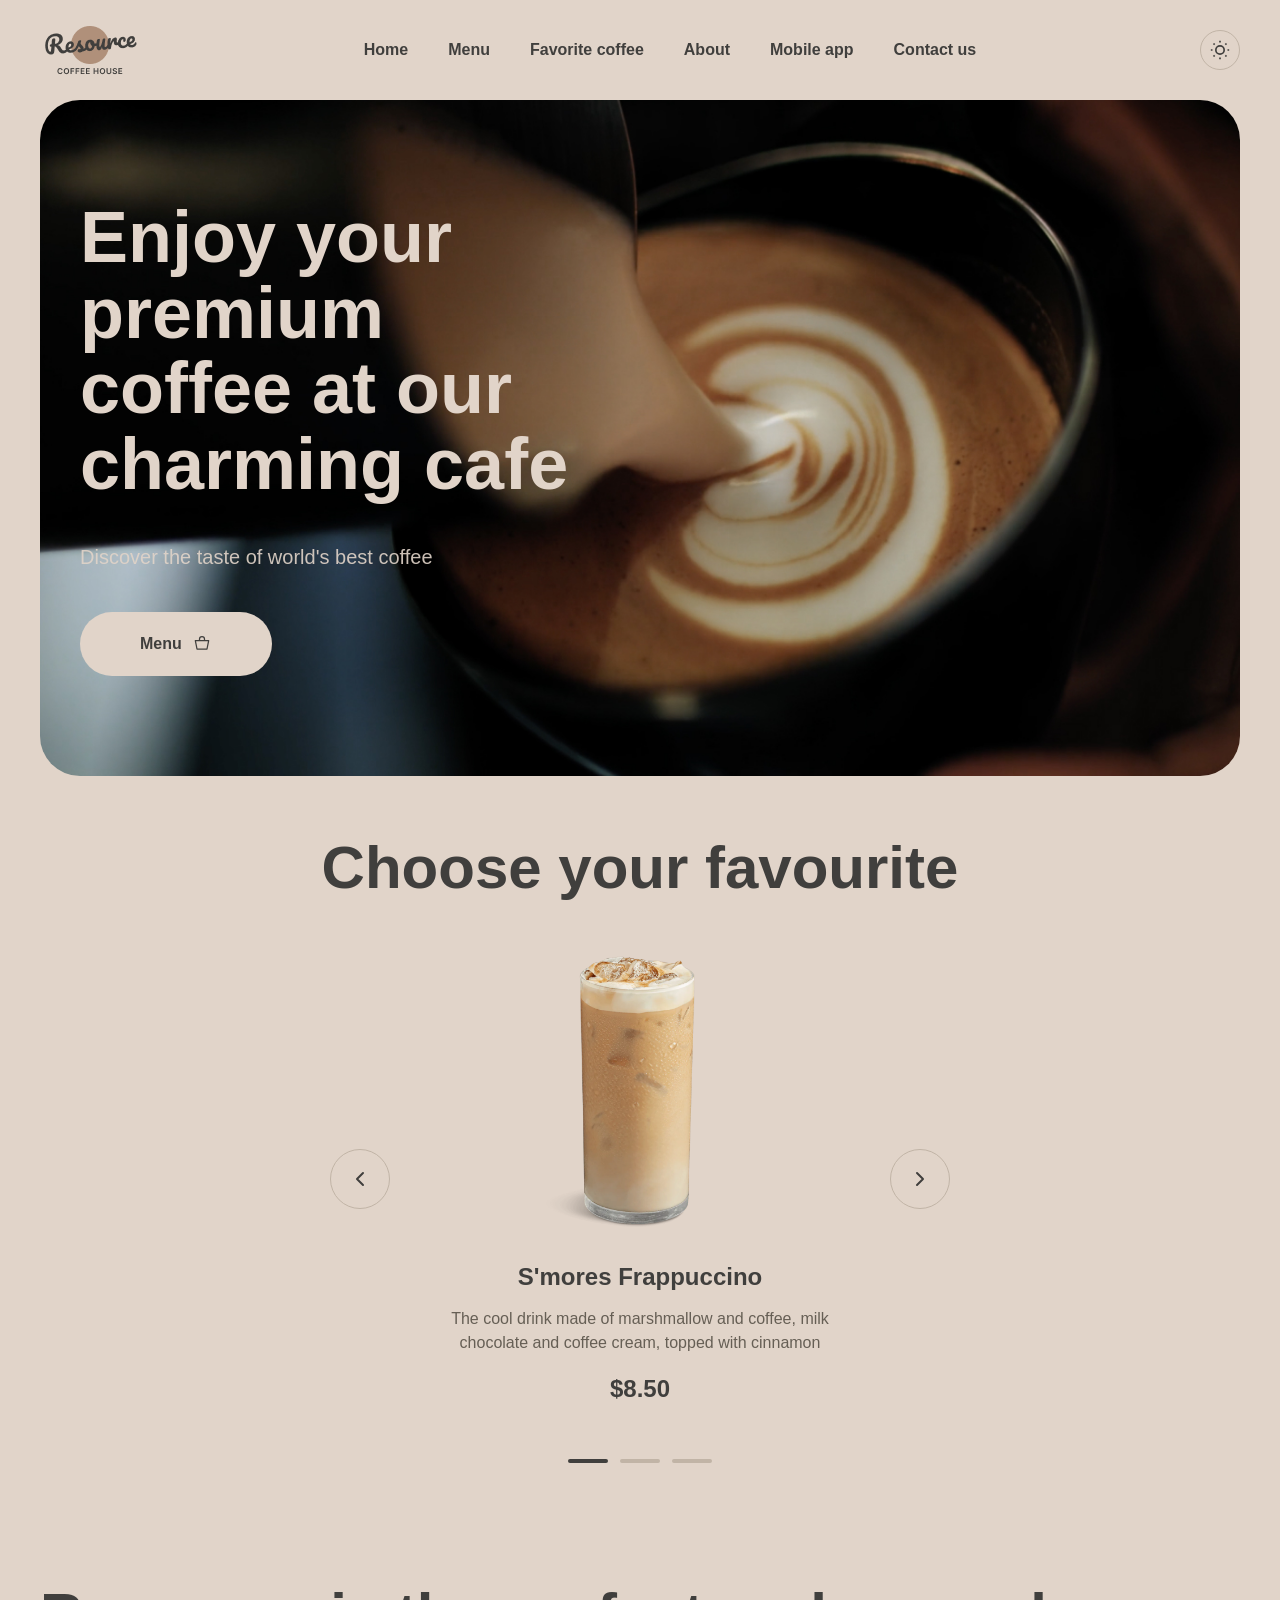
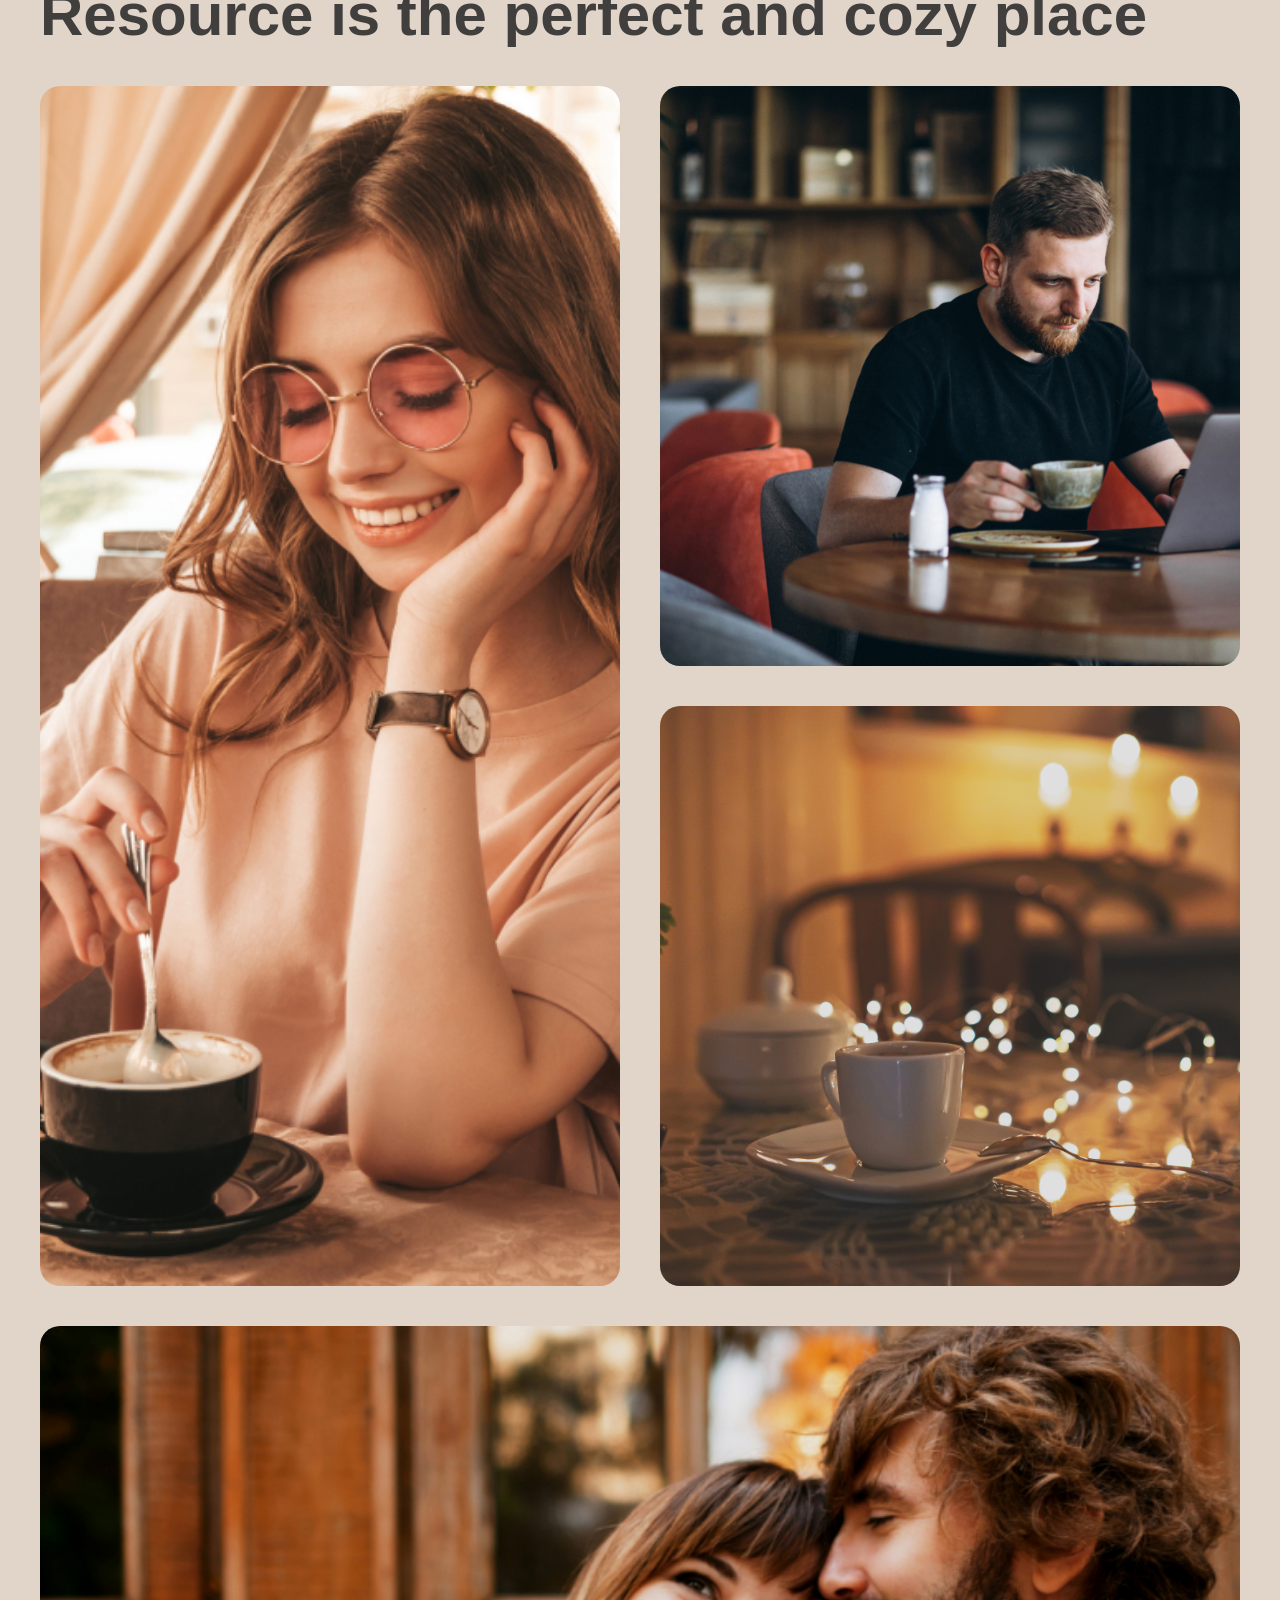
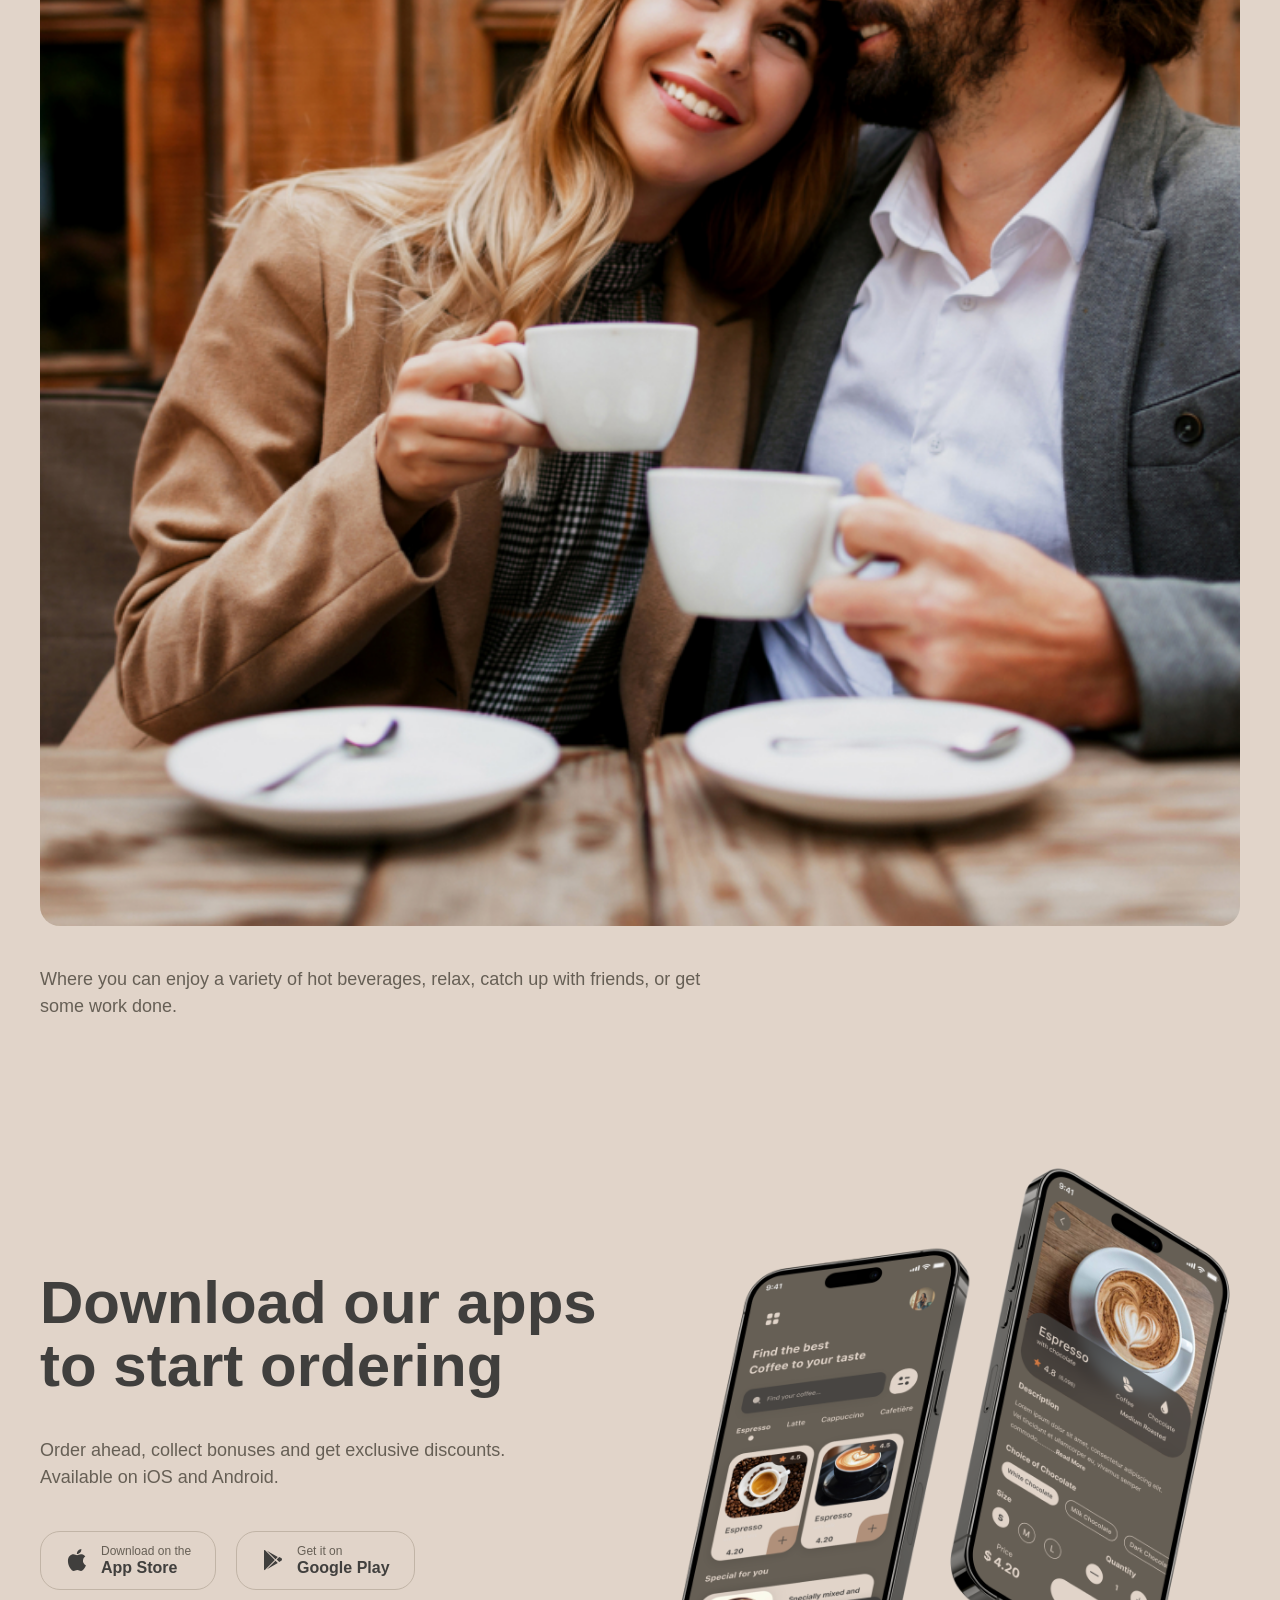
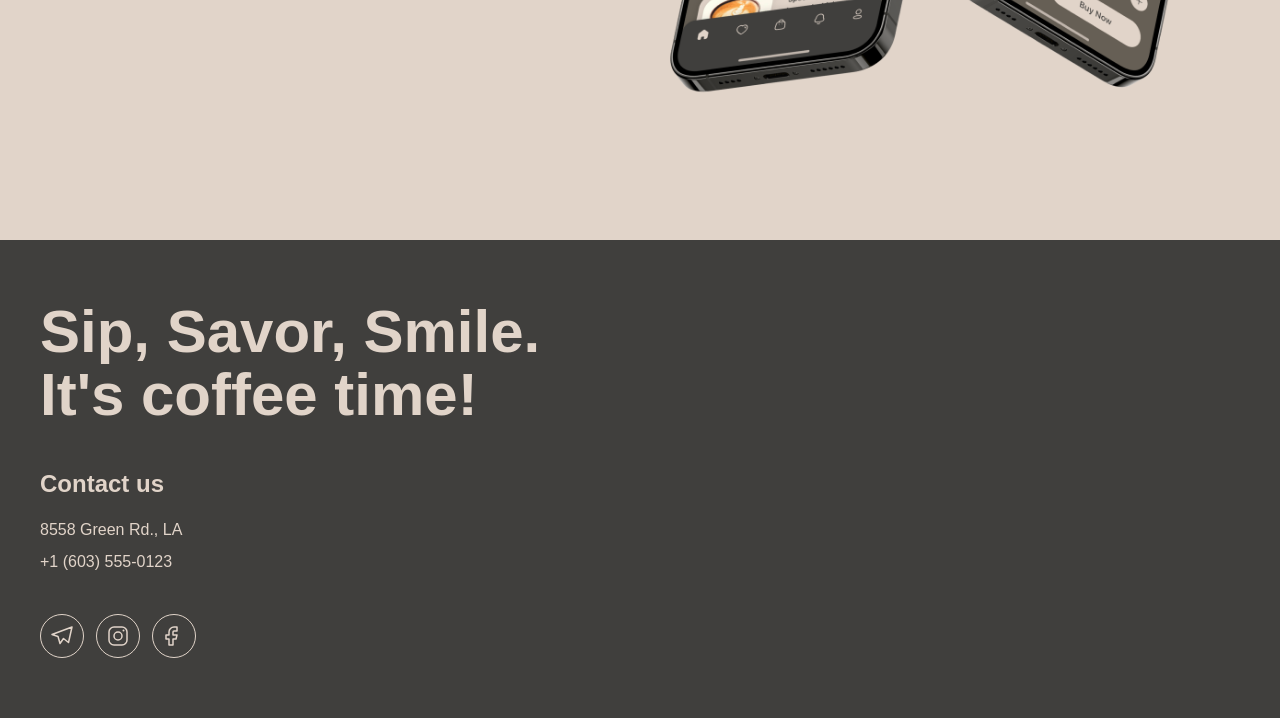
==== commit 1ecda9ed: "refactor: add logo__img class to logo images" ====
--- a/index.html
+++ b/index.html
@@ -12,8 +12,8 @@
 
     <header class="header">
       <div class="container header__inner">
-       <a href="index.html" class="logo" aria-label="Coffee House — на главную">
-  <img src="img/logo.png" alt="Coffee House" width="100" height="60">
+     <a href="index.html" class="logo" aria-label="Coffee House — на главную">
+  <img class="logo__img" src="img/logo.png" alt="Coffee House" width="100" height="60">
 </a>
 <nav class="nav" id="nav" aria-label="Основная навигация">
   <ul class="nav__list">
--- a/css/style.css
+++ b/css/style.css
@@ -339,15 +339,15 @@
   justify-content: center;
   width: 44px;
   height: 44px;
-  border: 1px solid var(--color-bg);
+  border: 1px solid #e1d4c9;
   border-radius: 50%;
-  color: var(--color-bg);
+  color: #e1d4c9;
   transition: background-color var(--transition), color var(--transition);
 }
 
 .footer__social:hover {
-  background-color: var(--color-bg);
-  color: var(--color-text);
+  background-color: #e1d4c9;
+  color: #403f3d;
 }
 
 /* ============================================
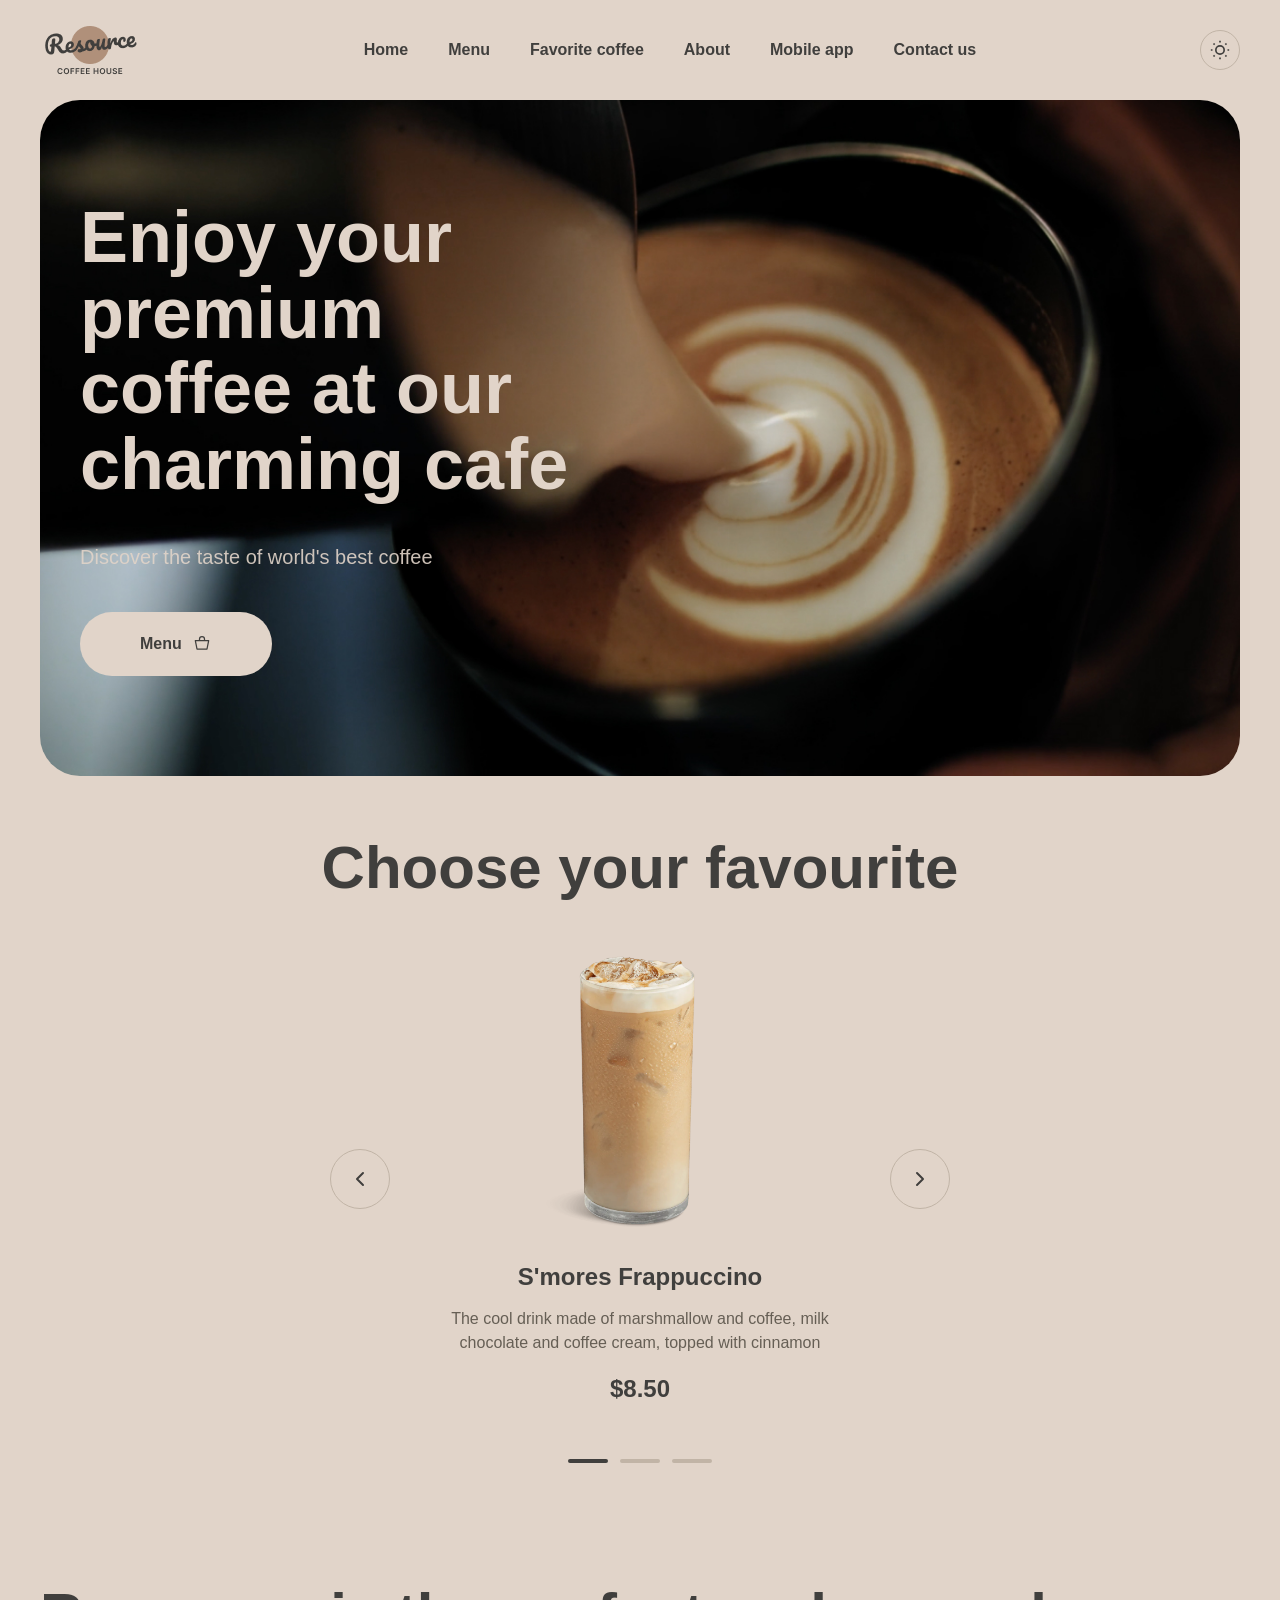
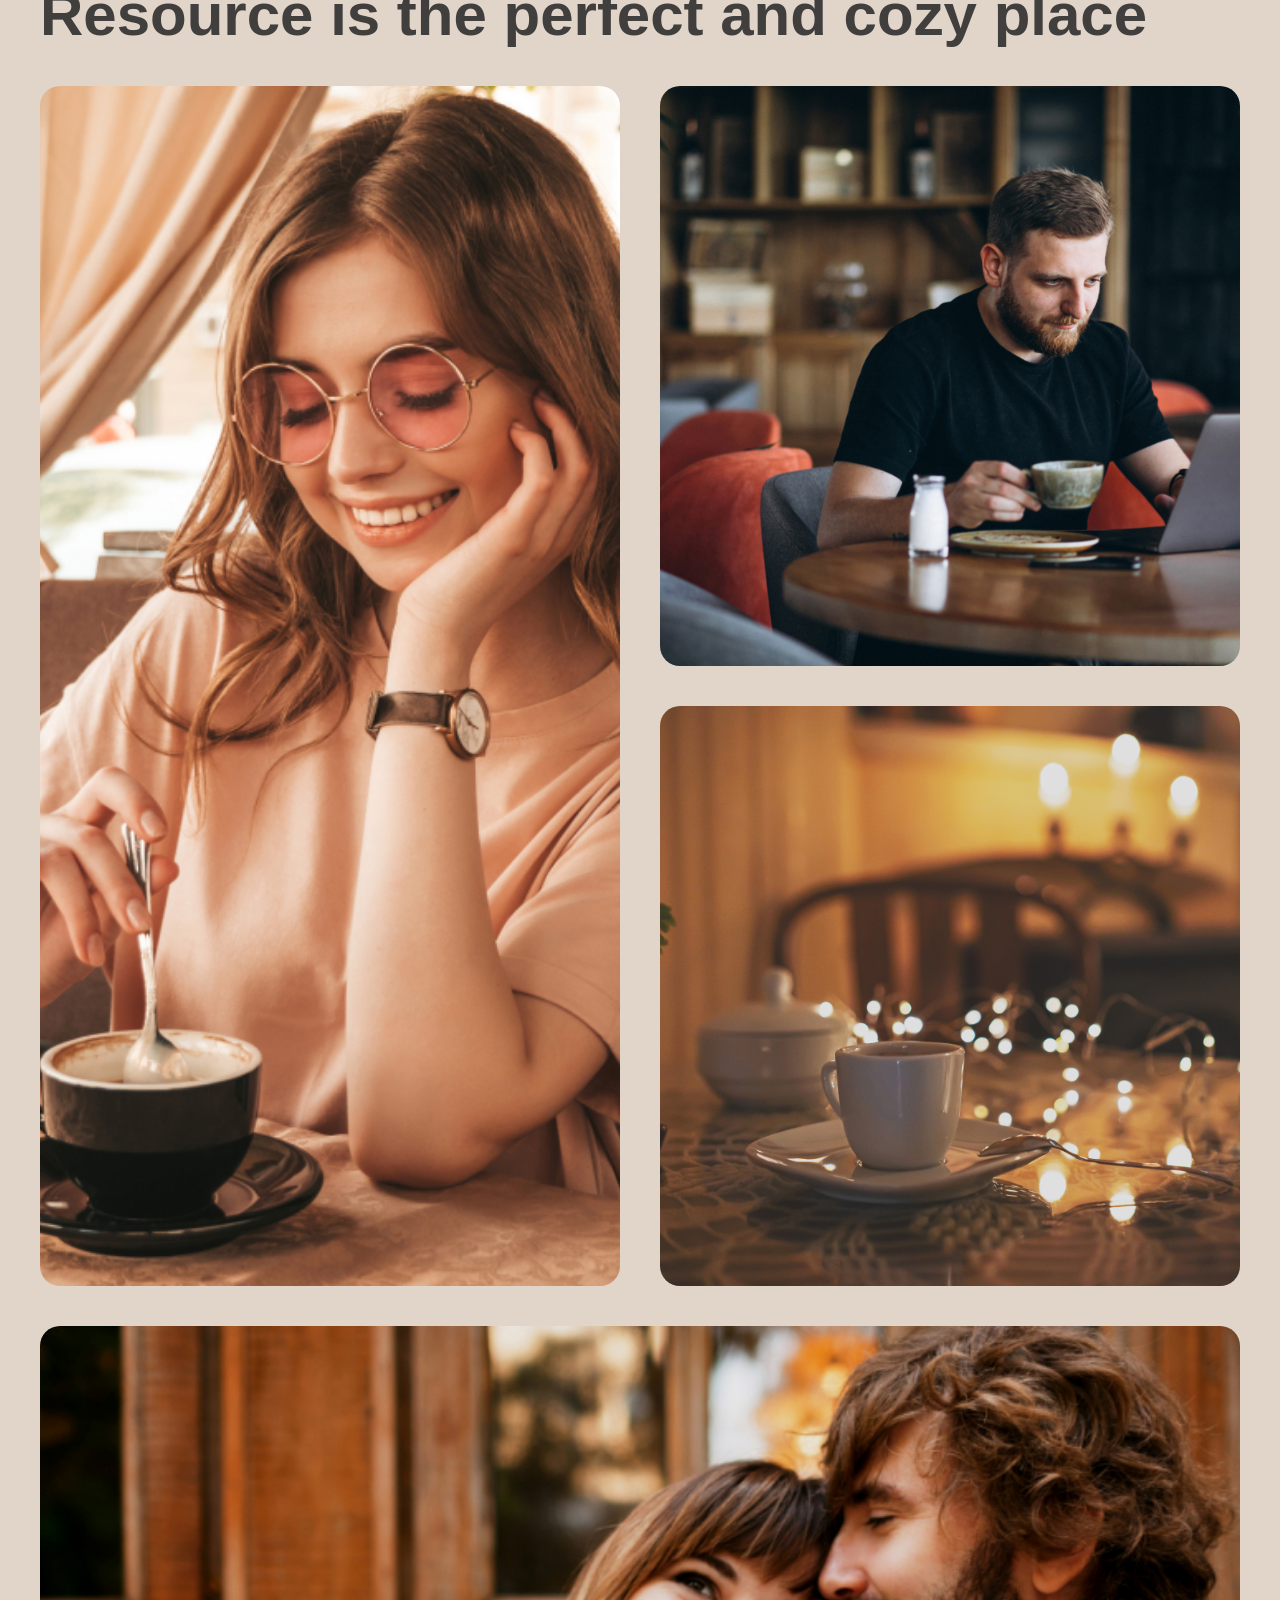
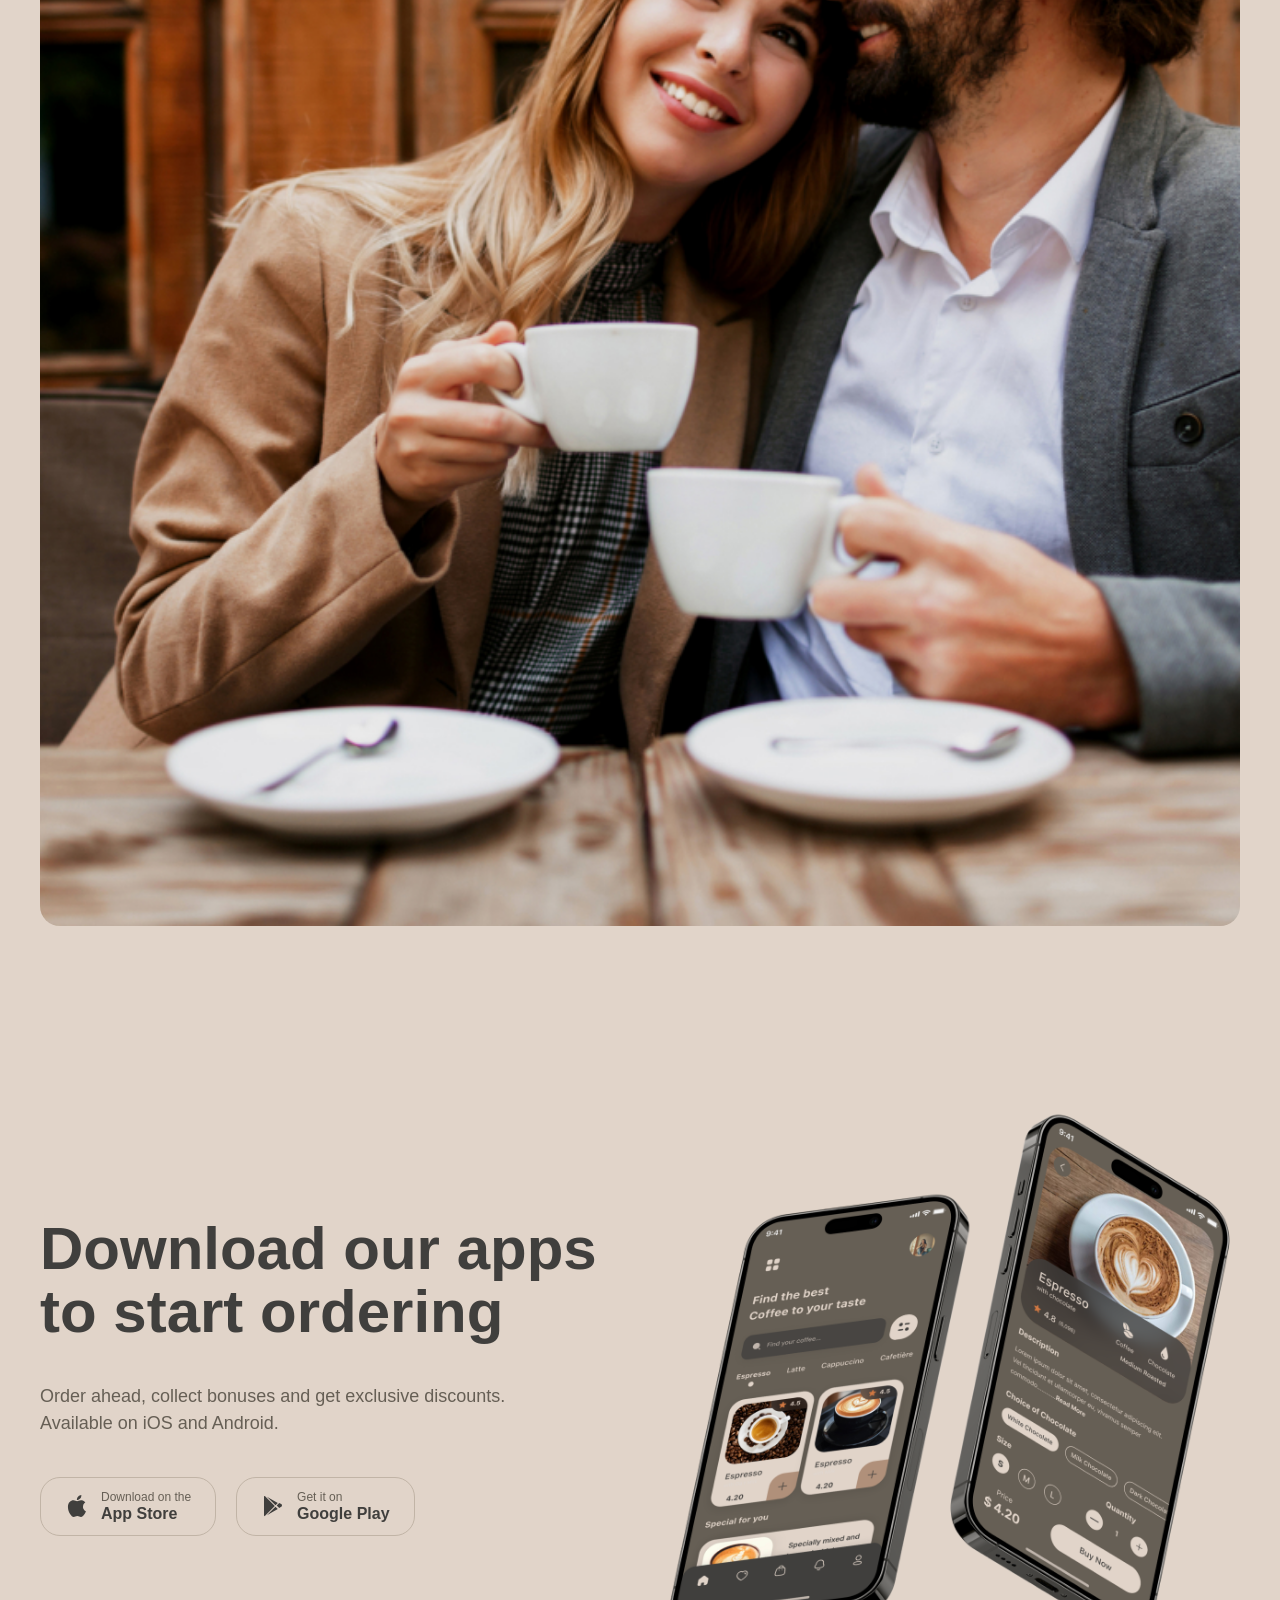
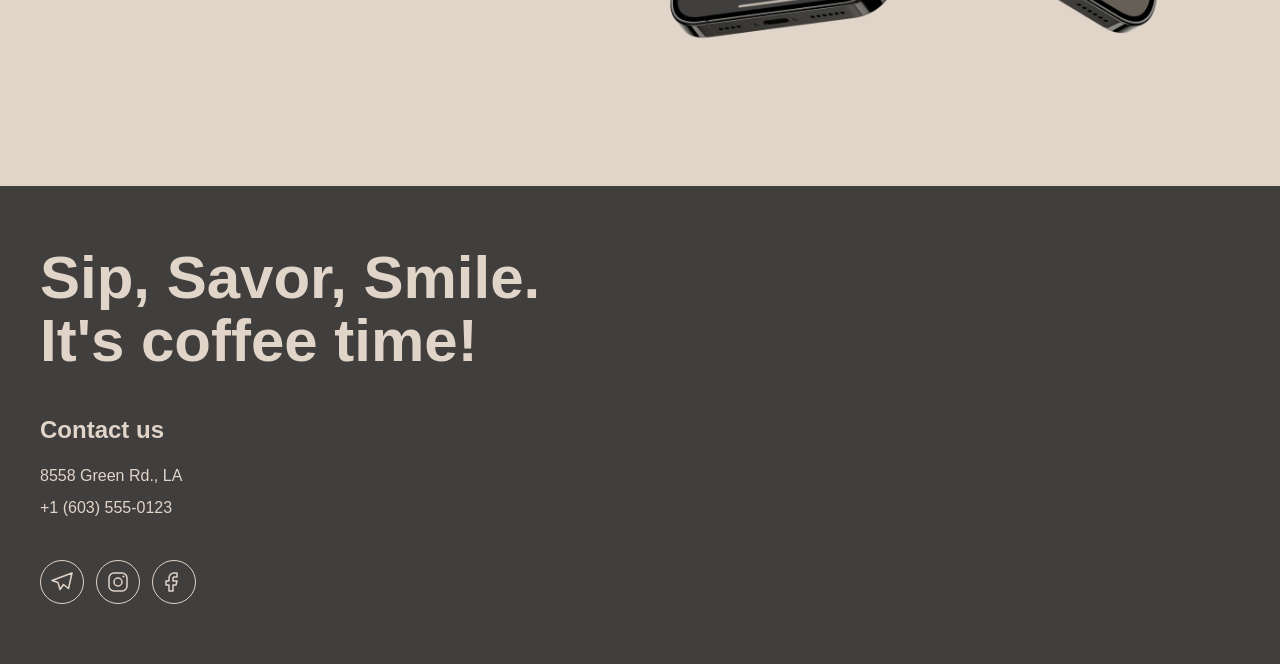
==== commit 49fc29c0: "refactor: remove about section text" ====
--- a/index.html
+++ b/index.html
@@ -114,10 +114,6 @@
       <img class="about__photo about__photo--4" src="img/about-4.jpg" alt="Пара за кофе" width="660" height="590">
     </div>
 
-    <p class="about__text">
-      Where you can enjoy a variety of hot beverages, relax, catch up with friends,
-      or get some work done.
-    </p>
   </div>
 </section>
      
--- a/css/style.css
+++ b/css/style.css
@@ -957,9 +957,9 @@
     font-size: 14px;
   }
 }
-/* Логотип в тёмной теме — светлый */
-body.dark-theme .logo img {
-  filter: brightness(0) invert(1);
+/* Логотип в тёмной теме — светлая версия */
+body.dark-theme .logo__img {
+  content: url("../img/logo-light.png");
 }
 /* Блокировка прокрутки при открытом бургере */
 body.menu-open,
